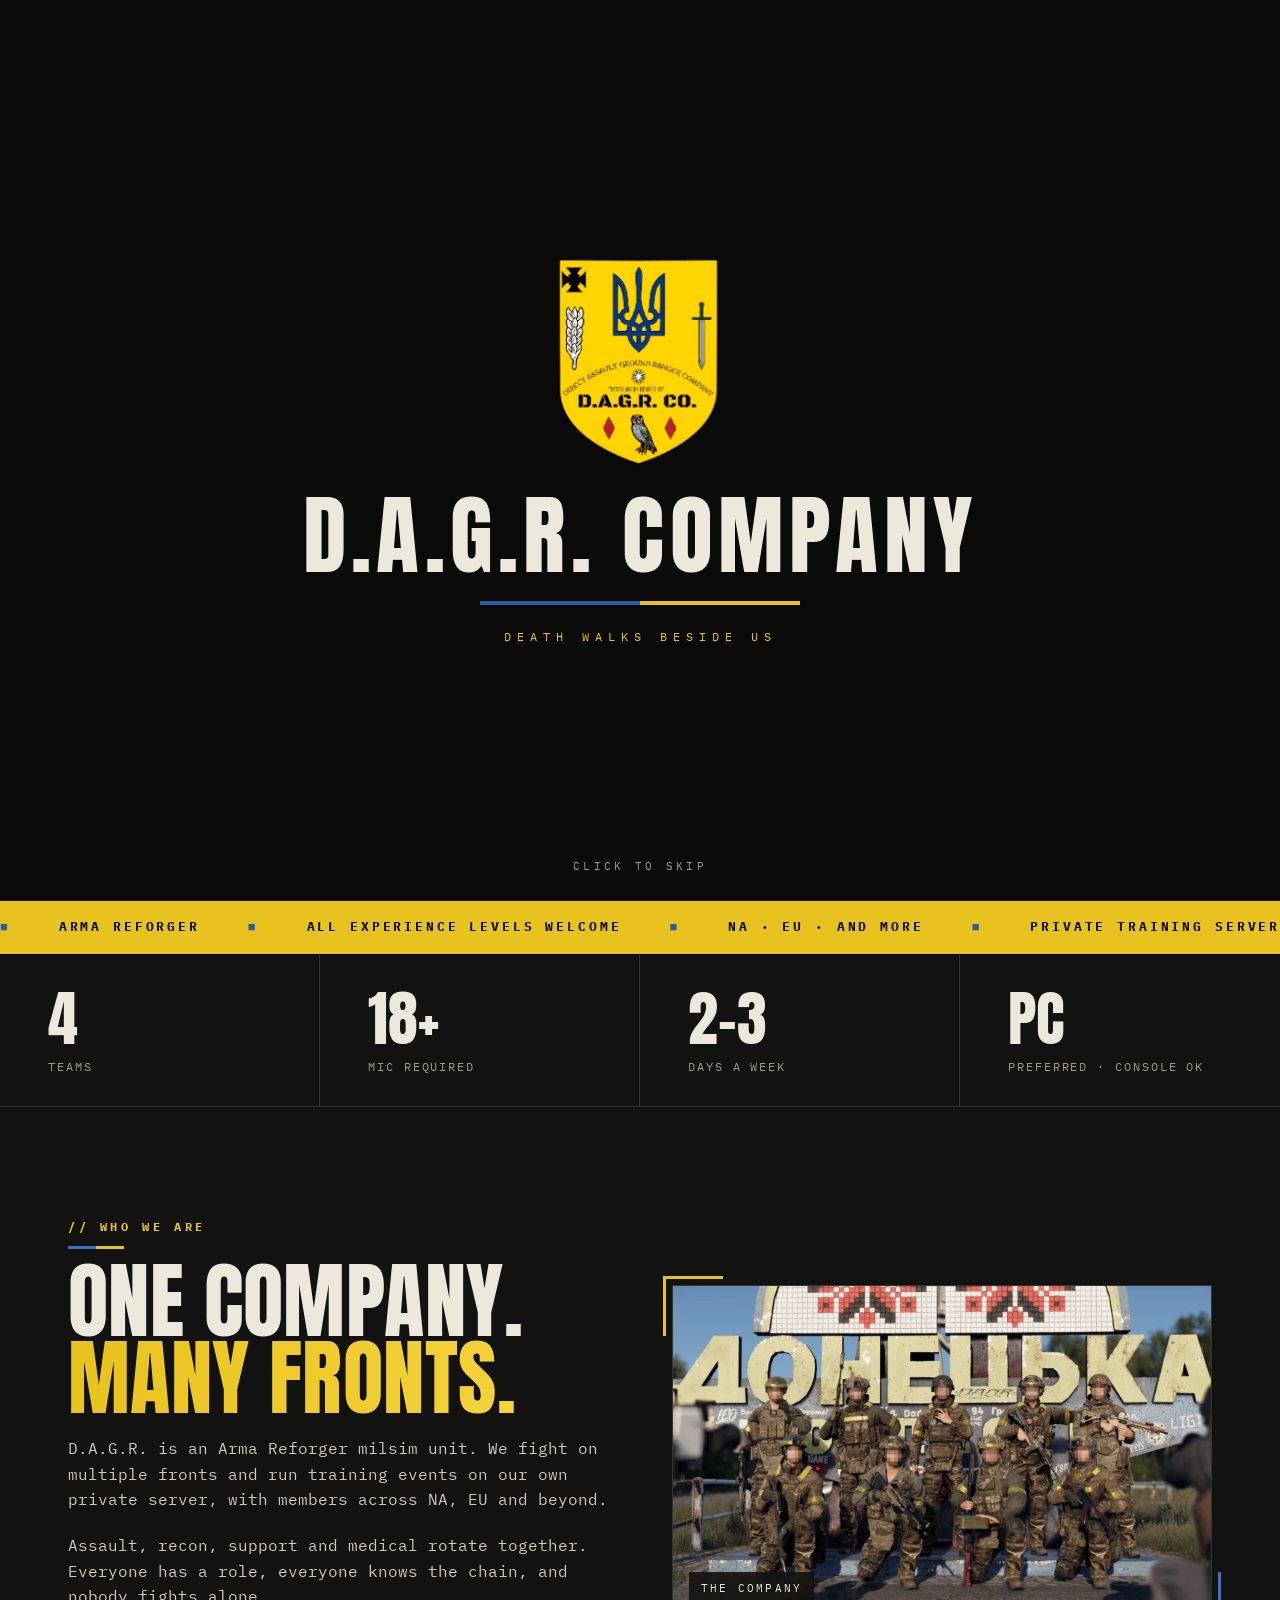
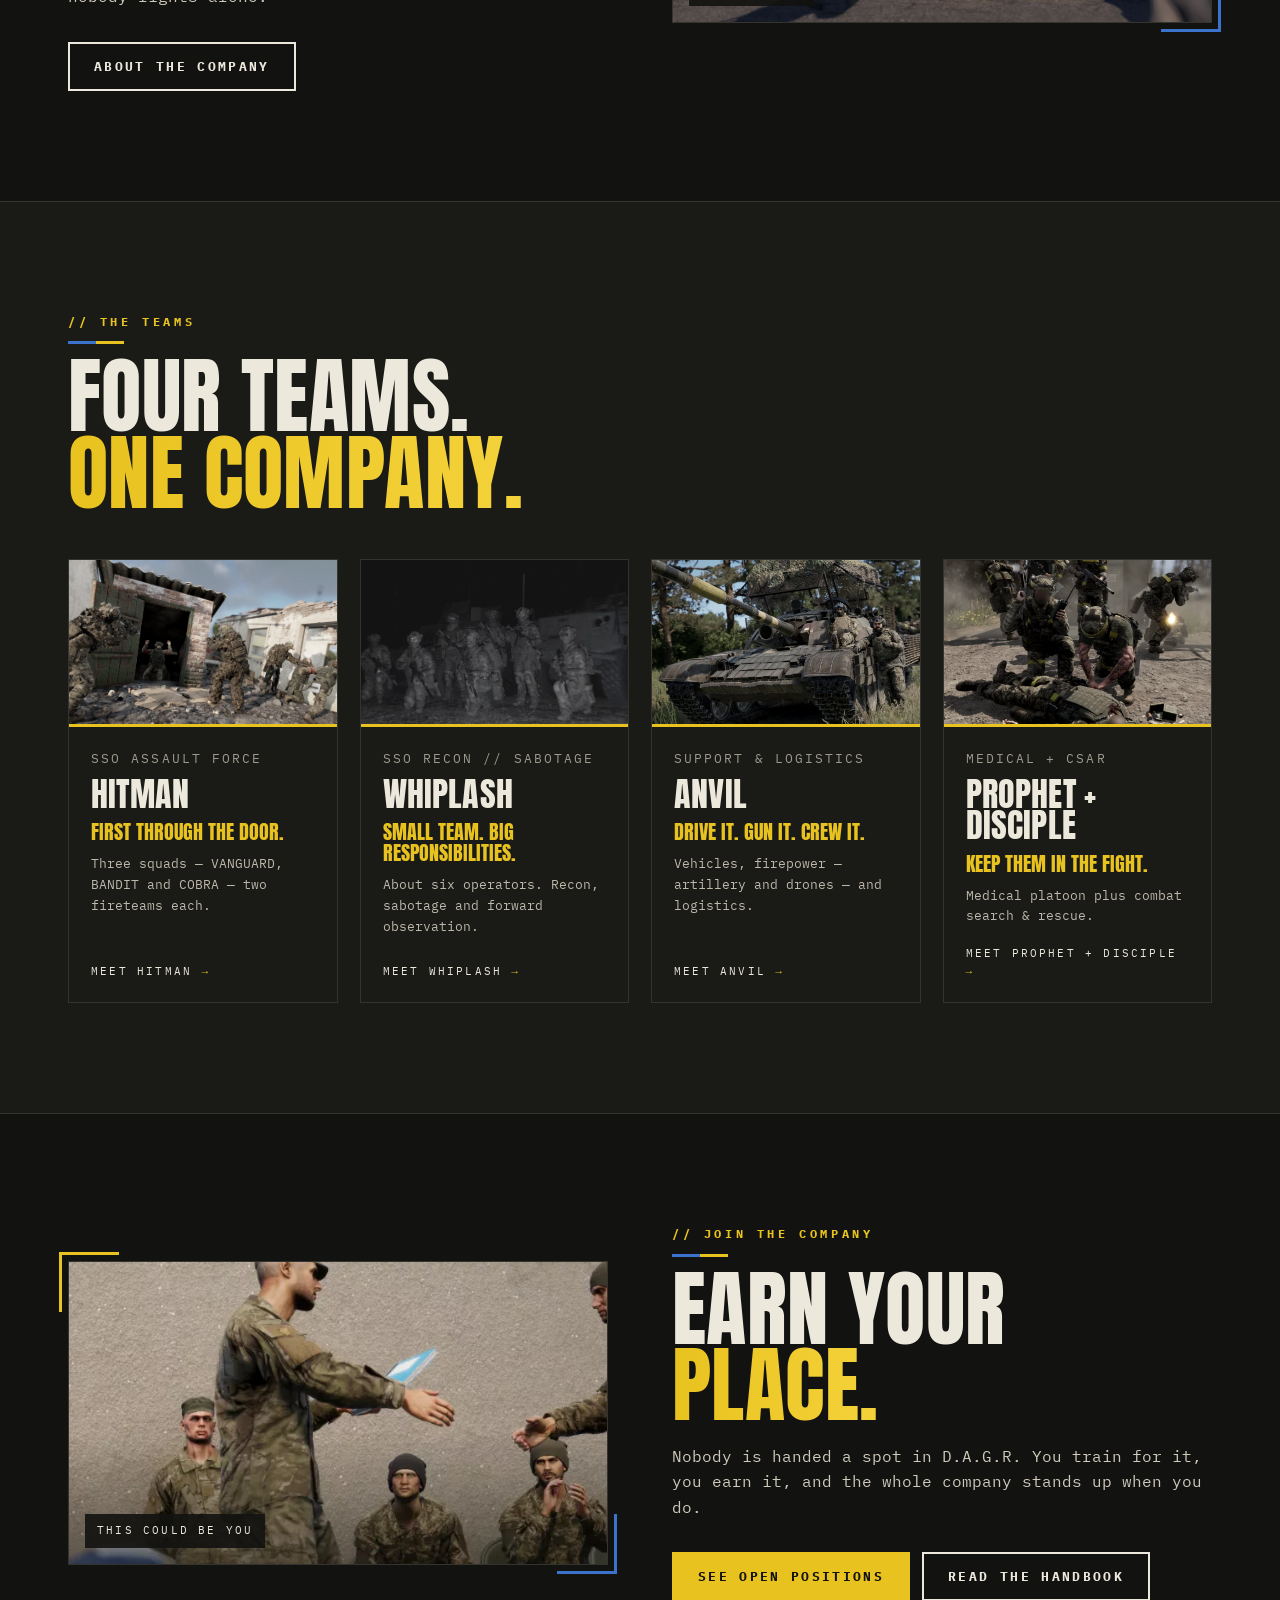
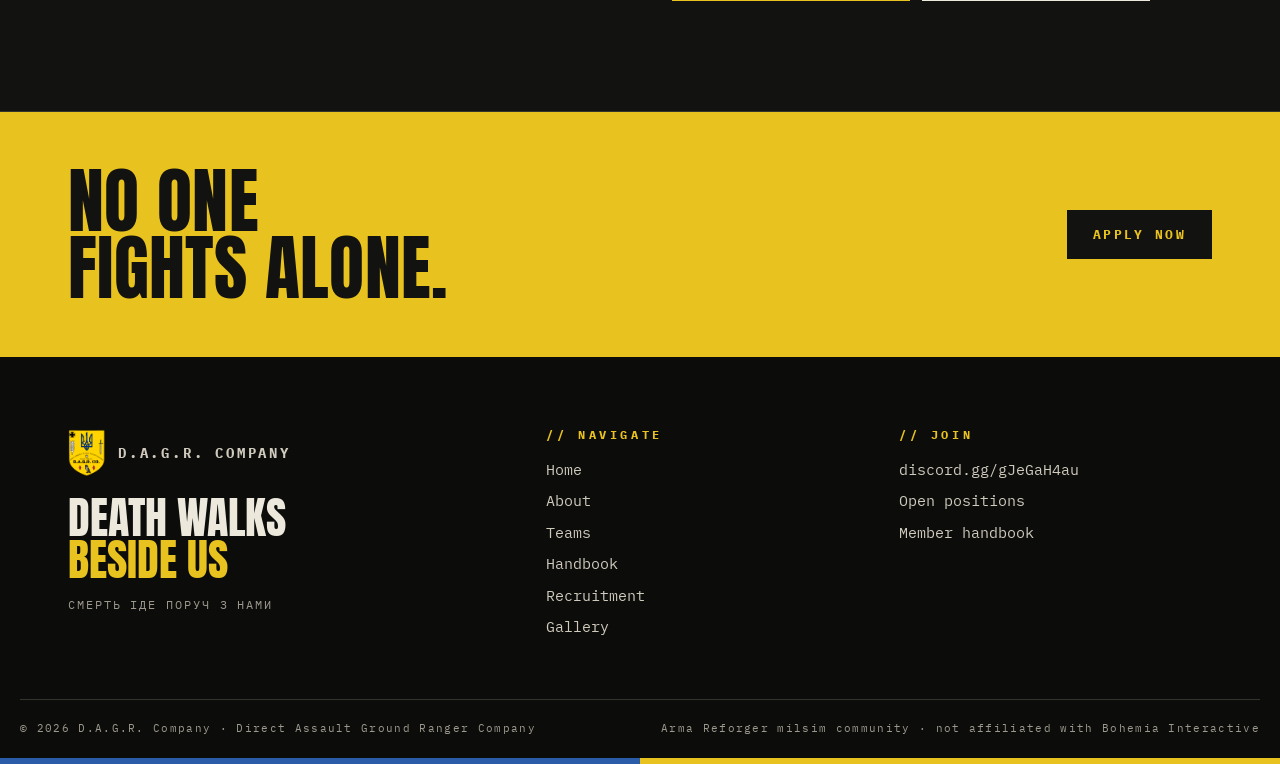
==== index.html @ 3a0e8816 "Site final D.A.G.R. em inglês: 6 páginas com CSS, JS e animações - Home com animação de abertura, he" ====
<!doctype html>
<html lang="en">
<head>
<meta charset="utf-8">
<meta name="viewport" content="width=device-width, initial-scale=1">
<title>D.A.G.R. Company — Arma Reforger Milsim</title>
<meta name="description" content="D.A.G.R. — Direct Assault Ground Ranger Company. An Arma Reforger milsim unit. Death walks beside us.">
<meta name="theme-color" content="#121210">
<meta property="og:title" content="D.A.G.R. Company — Arma Reforger Milsim">
<meta property="og:description" content="D.A.G.R. — Direct Assault Ground Ranger Company. An Arma Reforger milsim unit. Death walks beside us.">
<meta property="og:image" content="imagens/cortes/hero-colina.webp">
<link rel="icon" type="image/png" href="imagens/logo-escudo.png">
<link rel="preload" href="fonts/anton-latin-400-normal.woff2" as="font" type="font/woff2" crossorigin>
<link rel="stylesheet" href="css/style.css">
</head>
<body>

<div class="intro" aria-hidden="true">
  <img src="imagens/logo-escudo.png" alt="">
  <div class="t"><span>D.A.G.R. Company</span></div>
  <div class="bar"></div>
  <div class="m">Death walks beside us</div>
  <div class="skip">Click to skip</div>
</div>
<div class="flag"></div>
<header class="site-header">
  <div class="container nav">
    <a class="brand" href="index.html" aria-label="D.A.G.R. Company — home">
      <img src="imagens/logo-escudo.png" alt="" width="38" height="48">
      <span>D.A.G.R. CO.</span>
    </a>
    <nav aria-label="Main">
      <ul class="nav-links" id="nav-links">
        <li><a href="index.html" aria-current="page">Home</a></li>
        <li><a href="about.html">About</a></li>
        <li><a href="teams.html">Teams</a></li>
        <li><a href="handbook.html">Handbook</a></li>
        <li><a href="recruitment.html">Recruitment</a></li>
        <li><a href="gallery.html">Gallery</a></li>
        <li class="mobile-join"><a class="btn" href="recruitment.html#apply">Join the company</a></li>
      </ul>
    </nav>
    <a class="btn join" href="recruitment.html#apply">Join</a>
    <button class="nav-toggle" aria-expanded="false" aria-controls="nav-links">☰ MENU</button>
  </div>
</header>
<main>

<section class="hero">
  <div class="hero-media">
    <img src="imagens/cortes/hero-colina.webp" alt="D.A.G.R. squad advancing up a hill at dusk" fetchpriority="high">
  </div>
  <div class="container hero-content stagger">
    <p class="eyebrow">// Direct Assault Ground Ranger Company</p>
    <h1>D.A.G.R.<br><span class="y">Company</span></h1>
    <p class="motto">Death walks beside us &nbsp;//&nbsp; Arma Reforger</p>
    <p class="lead">A milsim company built on real structure, real training and a team you can count on. Four teams. One fight.</p>
    <div class="btn-row">
      <a class="btn" href="recruitment.html">Apply now</a>
      <a class="btn ghost" href="teams.html">Meet the teams</a>
    </div>
  </div>
  <span class="scroll-cue" aria-hidden="true"></span>
</section>

<div class="ticker" aria-hidden="true">
  <div class="ticker-track">
    <span>Arma Reforger</span><span>All experience levels welcome</span><span>NA · EU · and more</span><span>Private training server</span><span>Death walks beside us</span>
    <span>Arma Reforger</span><span>All experience levels welcome</span><span>NA · EU · and more</span><span>Private training server</span><span>Death walks beside us</span>
  </div>
</div>

<div class="stats">
  <div class="stat"><div class="n" data-count="4">4</div><div class="l caps muted">Teams</div></div>
  <div class="stat"><div class="n" data-count="18" data-suffix="+">18+</div><div class="l caps muted">Mic required</div></div>
  <div class="stat"><div class="n">2–3</div><div class="l caps muted">Days a week</div></div>
  <div class="stat"><div class="n">PC</div><div class="l caps muted">Preferred · console OK</div></div>
</div>

<section class="section">
  <div class="container split">
    <div class="reveal">
      <p class="eyebrow">// Who we are</p>
      <h2>One company.<br><span class="y">Many fronts.</span></h2>
      <p class="lead">D.A.G.R. is an Arma Reforger milsim unit. We fight on multiple fronts and run training events on our own private server, with members across NA, EU and beyond.</p>
      <p class="lead">Assault, recon, support and medical rotate together. Everyone has a role, everyone knows the chain, and nobody fights alone.</p>
      <div class="btn-row"><a class="btn ghost" href="about.html">About the company</a></div>
    </div>
    <div class="frame reveal" style="aspect-ratio:16/10">
      <img src="imagens/foto-grupo-donetsk.webp" alt="D.A.G.R. members posing for a group photo" loading="lazy">
      <span class="caption">The company</span>
    </div>
  </div>
</section>

<section class="section alt">
  <div class="container">
    <div class="section-head reveal">
      <p class="eyebrow">// The teams</p>
      <h2>Four teams.<br><span class="y">One company.</span></h2>
    </div>

    <div class="grid g4">
      <a class="team-card reveal" href="teams.html#hitman">
        <div class="img"><img src="imagens/cortes/team-hitman.webp" alt="HITMAN operators clearing a building" loading="lazy"></div>
        <div class="body">
          <p class="caps role">SSO Assault Force</p>
          <h3>Hitman</h3>
          <p class="motto">First through the door.</p>
          <p>Three squads — VANGUARD, BANDIT and COBRA — two fireteams each.</p>
          <span class="more">Meet Hitman</span>
        </div>
      </a>
      <a class="team-card reveal" href="teams.html#whiplash">
        <div class="img"><img src="imagens/cortes/team-whiplash.webp" alt="WHIPLASH recon team staging at night" loading="lazy"></div>
        <div class="body">
          <p class="caps role">SSO Recon // Sabotage</p>
          <h3>Whiplash</h3>
          <p class="motto">Small team. Big responsibilities.</p>
          <p>About six operators. Recon, sabotage and forward observation.</p>
          <span class="more">Meet Whiplash</span>
        </div>
      </a>
      <a class="team-card reveal" href="teams.html#anvil">
        <div class="img"><img src="imagens/cortes/team-anvil-veh.webp" alt="ANVIL tank crew resting on their vehicle" loading="lazy"></div>
        <div class="body">
          <p class="caps role">Support &amp; Logistics</p>
          <h3>Anvil</h3>
          <p class="motto">Drive it. Gun it. Crew it.</p>
          <p>Vehicles, firepower — artillery and drones — and logistics.</p>
          <span class="more">Meet Anvil</span>
        </div>
      </a>
      <a class="team-card reveal" href="teams.html#prophet">
        <div class="img"><img src="imagens/cortes/team-prophet.webp" alt="Medic treating a casualty under fire" loading="lazy"></div>
        <div class="body">
          <p class="caps role">Medical + CSAR</p>
          <h3>Prophet + Disciple</h3>
          <p class="motto">Keep them in the fight.</p>
          <p>Medical platoon plus combat search &amp; rescue.</p>
          <span class="more">Meet Prophet + Disciple</span>
        </div>
      </a>
    </div>

  </div>
</section>

<section class="section">
  <div class="container split">
    <div class="frame reveal" style="aspect-ratio:16/9">
      <img src="imagens/cortes/recruit-earn.webp" alt="A new member receiving his certificate" loading="lazy">
      <span class="caption">This could be you</span>
    </div>
    <div class="reveal">
      <p class="eyebrow">// Join the company</p>
      <h2>Earn your <span class="y">place.</span></h2>
      <p class="lead">Nobody is handed a spot in D.A.G.R. You train for it, you earn it, and the whole company stands up when you do.</p>
      <div class="btn-row">
        <a class="btn" href="recruitment.html">See open positions</a>
        <a class="btn ghost" href="handbook.html">Read the handbook</a>
      </div>
    </div>
  </div>
</section>

<section class="cta-band">
  <div class="container">
    <h2>No one<br>fights alone.</h2>
    <div class="btn-row" style="margin-top:0">
      <a class="btn dark" href="recruitment.html">Apply now</a>
    </div>
  </div>
</section>
</main>

<footer class="site-footer">
  <div class="container footer-grid">
    <div>
      <a class="brand" href="index.html"><img src="imagens/logo-escudo.png" alt="" width="38" height="48"><span>D.A.G.R. COMPANY</span></a>
      <div class="motto">Death walks<br><span class="y">beside us</span></div>
      <p class="caps muted" style="margin-top:14px">Смерть іде поруч з нами</p>
    </div>
    <div>
      <h4>// Navigate</h4>
      <ul>
          <li><a href="index.html">Home</a></li>
          <li><a href="about.html">About</a></li>
          <li><a href="teams.html">Teams</a></li>
          <li><a href="handbook.html">Handbook</a></li>
          <li><a href="recruitment.html">Recruitment</a></li>
          <li><a href="gallery.html">Gallery</a></li>
      </ul>
    </div>
    <div>
      <h4>// Join</h4>
      <ul>
        <li><a href="https://discord.gg/gJeGaH4au" target="_blank" rel="noopener">discord.gg/gJeGaH4au</a></li>
        <li><a href="recruitment.html#positions">Open positions</a></li>
        <li><a href="handbook.html">Member handbook</a></li>
      </ul>
    </div>
  </div>
  <div class="container footer-bottom">
    <span>© <span data-year>2026</span> D.A.G.R. Company · Direct Assault Ground Ranger Company</span>
    <span>Arma Reforger milsim community · not affiliated with Bohemia Interactive</span>
  </div>
  <div class="flag"></div>
</footer>

<script src="js/main.js"></script>
</body>
</html>
---- css/style.css ----
/* =========================================================
   D.A.G.R. COMPANY — estilo principal
   Cores: azul + amarelo (identidade do grupo) sobre fundo escuro
   ========================================================= */

/* fontes locais (SIL Open Font License) */
@font-face { font-family: "Anton"; src: url("../fonts/anton-latin-400-normal.woff2") format("woff2"); font-weight: 400; font-display: swap; }
@font-face { font-family: "IBM Plex Mono"; src: url("../fonts/ibm-plex-mono-latin-400-normal.woff2") format("woff2"); font-weight: 400; font-display: swap; }
@font-face { font-family: "IBM Plex Mono"; src: url("../fonts/ibm-plex-mono-latin-700-normal.woff2") format("woff2"); font-weight: 700; font-display: swap; }
@font-face { font-family: "IBM Plex Mono"; src: url("../fonts/ibm-plex-mono-cyrillic-400-normal.woff2") format("woff2"); font-weight: 400; font-display: swap; unicode-range: U+0400-045F, U+0490-0491, U+04B0-04B1, U+2116; }
@font-face { font-family: "IBM Plex Mono"; src: url("../fonts/ibm-plex-mono-cyrillic-700-normal.woff2") format("woff2"); font-weight: 700; font-display: swap; unicode-range: U+0400-045F, U+0490-0491, U+04B0-04B1, U+2116; }

:root {
  --bg: #121210;
  --bg-2: #1a1a17;
  --bg-3: #23231f;
  --paper: #ece8dc;
  --paper-2: #f2efe6;
  --text: #ece8dc;
  --mute: #9d998d;
  --line: #34332e;
  --yellow: #e8c21e;
  --yellow-2: #f4d23a;
  --blue: #2a5caa;
  --blue-2: #3b73cc;
  --red: #b3261e;

  --display: "Anton", "Impact", "Arial Narrow", sans-serif;
  --mono: "IBM Plex Mono", ui-monospace, "SFMono-Regular", Menlo, monospace;

  --max: 1240px;
  --gutter: 48px;
  --nav-h: 72px;
}

*, *::before, *::after { box-sizing: border-box; }
html { scroll-behavior: smooth; -webkit-text-size-adjust: 100%; }
html { overflow-x: clip; }
body {
  margin: 0;
  background: var(--bg);
  color: var(--text);
  font: 15px/1.6 var(--mono);
  overflow-x: hidden;
}
img { max-width: 100%; display: block; }
a { color: inherit; }
::selection { background: var(--yellow); color: var(--bg); }

/* grão de filme por cima de tudo (como nas imagens do grupo) */
body::after {
  content: "";
  position: fixed; inset: 0;
  pointer-events: none;
  z-index: 100;
  opacity: .07;
  background-image: url("data:image/svg+xml,%3Csvg xmlns='http://www.w3.org/2000/svg' width='160' height='160'%3E%3Cfilter id='n'%3E%3CfeTurbulence type='fractalNoise' baseFrequency='.9' numOctaves='2' stitchTiles='stitch'/%3E%3C/filter%3E%3Crect width='100%25' height='100%25' filter='url(%23n)'/%3E%3C/svg%3E");
}

.container { max-width: var(--max); margin: 0 auto; padding: 0 var(--gutter); }
.flag { height: 6px; background: linear-gradient(90deg, var(--blue) 50%, var(--yellow) 50%); }

/* ---------- tipografia ---------- */
h1, h2, h3, h4 {
  font-family: var(--display);
  font-weight: 400;
  text-transform: uppercase;
  line-height: .92;
  letter-spacing: .005em;
  margin: 0;
}
h1 { font-size: clamp(56px, 11vw, 148px); }
h2 { font-size: clamp(42px, 6.5vw, 84px); }
h3 { font-size: clamp(26px, 3vw, 34px); }
.y { color: var(--yellow); }
.b { color: var(--blue-2); }

.eyebrow {
  font-size: 12px;
  font-weight: 700;
  letter-spacing: .3em;
  text-transform: uppercase;
  color: var(--yellow);
  margin: 0 0 14px;
}
.eyebrow.blue { color: var(--blue-2); }
.caps { text-transform: uppercase; letter-spacing: .16em; font-size: 12px; }
.muted { color: var(--mute); }
.lead { max-width: 62ch; color: #cfcabc; font-size: 16px; margin: 20px 0 0; }

/* ---------- botões ---------- */
.btn {
  display: inline-flex; align-items: center; gap: 10px;
  font: 700 13px/1 var(--mono);
  letter-spacing: .18em;
  text-transform: uppercase;
  text-decoration: none;
  padding: 16px 24px;
  border: 2px solid var(--yellow);
  background: var(--yellow);
  color: var(--bg);
  cursor: pointer;
  transition: background .2s, color .2s, transform .2s;
}
.btn:hover { background: var(--yellow-2); transform: translateY(-2px); }
.btn.ghost { background: transparent; color: var(--text); border-color: var(--text); }
.btn.ghost:hover { background: var(--text); color: var(--bg); }
.btn.dark { background: var(--bg); color: var(--yellow); border-color: var(--bg); }
.btn.dark:hover { background: #000; }
.btn-row { display: flex; flex-wrap: wrap; gap: 12px; margin-top: 32px; }
:focus-visible { outline: 3px solid var(--blue-2); outline-offset: 3px; }

/* ---------- navegação ---------- */
.site-header {
  position: sticky; top: 0; z-index: 50;
  background: rgba(18, 18, 16, .92);
  backdrop-filter: blur(8px);
  border-bottom: 1px solid var(--line);
}
.nav { display: flex; align-items: center; justify-content: space-between; gap: 24px; height: var(--nav-h); }
.brand { display: flex; align-items: center; gap: 12px; text-decoration: none; font-weight: 700; letter-spacing: .2em; font-size: 14px; }
.brand img { width: 38px; height: auto; }
.nav-links { display: flex; gap: 26px; list-style: none; margin: 0; padding: 0; }
.nav-links a {
  text-decoration: none; font-size: 12px; letter-spacing: .16em; text-transform: uppercase;
  color: #cfcabc; padding: 6px 0; border-bottom: 2px solid transparent; transition: color .2s, border-color .2s;
}
.nav-links a:hover { color: var(--text); }
.nav-links a[aria-current="page"] { color: var(--yellow); border-bottom-color: var(--yellow); }
.nav .btn { padding: 11px 18px; }
.nav-toggle {
  display: none; background: none; border: 2px solid var(--text); color: var(--text);
  font: 700 12px var(--mono); letter-spacing: .16em; padding: 9px 12px; cursor: pointer;
}

/* ---------- secções ---------- */
.section { padding: 110px 0; border-bottom: 1px solid var(--line); }
.section.tight { padding: 72px 0; }
.section.alt { background: var(--bg-2); }
.section-head { margin-bottom: 48px; }

/* ---------- hero (home) ---------- */
.hero {
  position: relative;
  min-height: calc(100svh - var(--nav-h) - 6px);
  display: flex; align-items: flex-end;
  overflow: hidden;
}
.hero-media { position: absolute; inset: 0; }
.hero-media img, .hero-media video { width: 100%; height: 100%; object-fit: cover; object-position: 60% 40%; }
.hero-media::after {
  content: ""; position: absolute; inset: 0;
  background:
    linear-gradient(90deg, rgba(18,18,16,.95) 0%, rgba(18,18,16,.75) 38%, rgba(18,18,16,.1) 75%),
    linear-gradient(0deg, rgba(18,18,16,1) 0%, rgba(18,18,16,0) 40%);
}
.hero-content { position: relative; padding-top: 120px; padding-bottom: 72px; width: 100%; }
.hero h1 { margin-top: 6px; }
.hero .motto { margin-top: 22px; font-size: 13px; letter-spacing: .3em; text-transform: uppercase; }

.ticker { background: var(--yellow); color: var(--bg); overflow: hidden; white-space: nowrap; border-bottom: 1px solid #000; }
.ticker-track { display: inline-flex; gap: 48px; padding: 16px 0; animation: ticker 38s linear infinite; }
.ticker span { font-weight: 700; font-size: 13px; letter-spacing: .22em; text-transform: uppercase; }
.ticker span::before { content: "■"; margin-right: 48px; color: var(--blue); }
@keyframes ticker { to { transform: translateX(-50%); } }

/* ---------- page header (páginas internas) ---------- */
.page-hero { position: relative; padding: 120px 0 72px; overflow: hidden; border-bottom: 1px solid var(--line); }
.page-hero .bg { position: absolute; inset: 0; }
.page-hero .bg img { width: 100%; height: 100%; object-fit: cover; opacity: .35; }
.page-hero .bg::after { content: ""; position: absolute; inset: 0; background: linear-gradient(0deg, var(--bg) 0%, rgba(18,18,16,.4) 100%); }
.page-hero .container { position: relative; }

/* ---------- números ---------- */
.stats { display: grid; grid-template-columns: repeat(4, 1fr); border-bottom: 1px solid var(--line); }
.stat { padding: 34px var(--gutter) 30px; border-right: 1px solid var(--line); }
.stat:last-child { border-right: 0; }
.stat .n { font-family: var(--display); font-size: clamp(40px, 5vw, 60px); line-height: 1; color: var(--text); }
.stat .l { margin-top: 8px; }

/* ---------- grelhas ---------- */
.grid { display: grid; gap: 22px; }
.g2 { grid-template-columns: repeat(2, 1fr); }
.g3 { grid-template-columns: repeat(3, 1fr); }
.g4 { grid-template-columns: repeat(4, 1fr); }
.g5 { grid-template-columns: repeat(5, 1fr); }

.split { display: grid; grid-template-columns: 1fr 1fr; gap: 64px; align-items: center; }
.split.top { align-items: start; }

.frame { position: relative; border: 1px solid var(--line); }
.frame img { width: 100%; height: 100%; object-fit: cover; }
.frame::before { content: ""; position: absolute; top: -10px; left: -10px; width: 60px; height: 60px; border-top: 3px solid var(--yellow); border-left: 3px solid var(--yellow); }
.frame::after { content: ""; position: absolute; bottom: -10px; right: -10px; width: 60px; height: 60px; border-bottom: 3px solid var(--blue-2); border-right: 3px solid var(--blue-2); }
.caption {
  position: absolute; left: 16px; bottom: 16px;
  background: rgba(18,18,16,.9); padding: 8px 12px;
  font-size: 11px; letter-spacing: .2em; text-transform: uppercase;
}

/* ---------- cartões de equipa ---------- */
.team-card {
  display: flex; flex-direction: column;
  background: var(--bg-2);
  border: 1px solid var(--line);
  text-decoration: none;
  transition: transform .25s, border-color .25s;
}
.team-card:hover { transform: translateY(-4px); border-color: var(--yellow); }
.team-card .img { aspect-ratio: 16 / 10; overflow: hidden; border-bottom: 3px solid var(--yellow); }
.team-card .img img { width: 100%; height: 100%; object-fit: cover; transition: transform .6s; }
.team-card:hover .img img { transform: scale(1.05); }
.team-card .body { padding: 22px; flex: 1; display: flex; flex-direction: column; }
.team-card .role { margin: 0 0 8px; color: var(--mute); }
.team-card .motto { font-family: var(--display); text-transform: uppercase; font-size: 20px; line-height: 1.05; color: var(--yellow); margin: 12px 0; }
.team-card p { margin: 0; font-size: 13px; color: #bdb8aa; }
.team-card .more { margin-top: auto; padding-top: 18px; font-size: 11px; letter-spacing: .2em; text-transform: uppercase; color: var(--text); }
.team-card .more::after { content: " →"; color: var(--yellow); }

/* página de equipas: blocos grandes alternados */
.team-block { display: grid; grid-template-columns: 1.1fr 1fr; gap: 56px; align-items: center; padding: 90px 0; border-bottom: 1px solid var(--line); scroll-margin-top: calc(var(--nav-h) + 20px); }
.team-block:nth-child(even) .team-media { order: 2; }
.team-media { aspect-ratio: 16 / 10; }
.team-block h2 { font-size: clamp(52px, 7vw, 96px); }
.team-block .tagline { font-family: var(--display); text-transform: uppercase; font-size: clamp(24px, 2.6vw, 32px); line-height: 1.05; margin: 18px 0 0; }
.facts { margin: 26px 0 0; padding: 0; list-style: none; }
.facts li { display: grid; grid-template-columns: 140px 1fr; gap: 16px; padding: 12px 0; border-top: 1px solid var(--line); font-size: 14px; }
.facts li:last-child { border-bottom: 1px solid var(--line); }
.facts .k { color: var(--mute); text-transform: uppercase; letter-spacing: .14em; font-size: 11px; padding-top: 3px; }
.pill { display: inline-block; font-size: 11px; font-weight: 700; letter-spacing: .14em; text-transform: uppercase; padding: 4px 8px; margin: 0 6px 6px 0; border: 1px solid var(--line); }
.pill.open { background: var(--yellow); color: var(--bg); border-color: var(--yellow); }
.pill.full { color: var(--mute); }

/* ---------- comando ---------- */
.cmd-card { background: var(--bg-2); border: 1px solid var(--line); border-top: 3px solid var(--blue-2); padding: 24px; }
.cmd-card.lead-card { border-top-color: var(--yellow); }
.cmd-card h3 { font-size: 36px; }
.cmd-card .caps { margin-top: 10px; color: var(--mute); }
.cmd-card p { font-size: 13px; color: #bdb8aa; margin: 14px 0 0; }

/* ---------- fundador ---------- */
.founder { display: grid; grid-template-columns: 300px 1fr; gap: 48px; align-items: center; }
.founder-badge {
  aspect-ratio: 4 / 5; background: var(--bg-3); border: 1px solid var(--line);
  display: flex; align-items: center; justify-content: center; position: relative; overflow: hidden;
}
.founder-badge img { width: 62%; filter: drop-shadow(0 12px 30px rgba(0,0,0,.6)); }
.founder-badge .cs { position: absolute; bottom: 0; left: 0; right: 0; background: var(--yellow); color: var(--bg); text-align: center; font-weight: 700; letter-spacing: .3em; padding: 10px; font-size: 13px; }
blockquote.quote {
  margin: 28px 0 0; padding: 0 0 0 22px; border-left: 4px solid var(--yellow);
  font-family: var(--display); font-size: clamp(28px, 3.2vw, 42px); line-height: 1.02; text-transform: uppercase;
}
blockquote.quote cite { display: block; margin-top: 12px; font: 12px var(--mono); letter-spacing: .2em; color: var(--mute); font-style: normal; }

/* ---------- caminho / progressão ---------- */
.path { display: grid; grid-template-columns: repeat(5, 1fr); gap: 0; counter-reset: step; }
.path-step { position: relative; padding: 28px 20px 24px; border: 1px solid var(--line); border-right: 0; background: var(--bg-2); }
.path-step:last-child { border-right: 1px solid var(--line); }
.path-step .ico { font-size: 22px; color: var(--blue-2); }
.path-step b { display: block; margin: 12px 0 6px; letter-spacing: .18em; font-size: 14px; }
.path-step span { font-size: 13px; color: var(--mute); }
.path-step::after {
  content: ""; position: absolute; top: 50%; right: -9px; width: 16px; height: 16px; z-index: 2;
  background: var(--bg); border-top: 2px solid var(--yellow); border-right: 2px solid var(--yellow);
  transform: translateY(-50%) rotate(45deg);
}
.path-step:last-child::after { display: none; }
.path-step.star { background: var(--yellow); color: var(--bg); border-color: var(--yellow); }
.path-step.star .ico, .path-step.star span { color: var(--bg); }

/* ---------- handbook (página clara, como o documento) ---------- */
.paper { background: var(--paper-2); color: #141412; }
.paper .eyebrow { color: #1f4f95; }
.paper .muted { color: #6b6a64; }
.paper .lead { color: #33322e; }
.paper .section { border-bottom-color: #d4d0c3; }
.req-band { background: var(--yellow); color: #141412; padding: 20px 24px; font-weight: 700; letter-spacing: .18em; text-transform: uppercase; font-size: 13px; text-align: center; }
.rules-col h3 { font-family: var(--mono); font-weight: 700; font-size: 13px; letter-spacing: .3em; color: #1f4f95; padding-bottom: 12px; border-bottom: 3px solid #1f4f95; margin-bottom: 8px; }
.rule { display: grid; grid-template-columns: 64px 1fr; gap: 14px; padding: 20px 0; border-bottom: 1px solid #d4d0c3; }
.rule .num { font-family: var(--display); font-size: 46px; line-height: .9; color: #1f4f95; }
.rule b { display: block; text-transform: uppercase; letter-spacing: .14em; font-size: 14px; }
.rule p { margin: 6px 0 0; color: #45443f; font-size: 14px; }
.big-line { margin-top: 56px; padding-top: 22px; border-top: 3px solid #141412; text-align: center; font-family: var(--display); text-transform: uppercase; font-size: clamp(38px, 6vw, 72px); line-height: 1; }
.paper .path-step { background: #fbfaf5; border-color: #d4d0c3; border-top: 3px solid #1f4f95; }
.paper .path-step:last-child { border-right-color: #d4d0c3; }
.paper .path-step::after { background: var(--paper-2); }
.paper .path-step.star { background: var(--yellow); border-color: var(--yellow); }
.paper .path-step .ico { color: #1f4f95; }
.paper .path-step.star .ico { color: #141412; }

/* ---------- recrutamento ---------- */
.recruit-hero { position: relative; min-height: 78svh; display: flex; align-items: flex-end; overflow: hidden; border-bottom: 1px solid var(--line); }
.recruit-hero .bg { position: absolute; inset: 0; }
.recruit-hero .bg img { width: 100%; height: 100%; object-fit: cover; object-position: 70% 50%; }
.recruit-hero .bg::after { content: ""; position: absolute; inset: 0; background: linear-gradient(90deg, rgba(18,18,16,.97) 0%, rgba(18,18,16,.8) 40%, rgba(18,18,16,.05) 80%), linear-gradient(0deg, var(--bg) 0%, transparent 35%); }
.recruit-hero .container { position: relative; padding-top: 120px; padding-bottom: 80px; width: 100%; }
.recruit-hero h1 { font-size: clamp(60px, 10vw, 136px); }
.tag-box { display: inline-block; background: var(--yellow); color: var(--bg); font-weight: 700; letter-spacing: .3em; font-size: 12px; padding: 10px 16px; margin-bottom: 26px; }

.filters { display: flex; flex-wrap: wrap; gap: 8px; margin-bottom: 26px; }
.filters button {
  font: 700 12px var(--mono); letter-spacing: .16em; text-transform: uppercase;
  background: transparent; color: var(--text); border: 1px solid var(--line); padding: 10px 14px; cursor: pointer;
}
.filters button[aria-pressed="true"] { background: var(--yellow); color: var(--bg); border-color: var(--yellow); }

.positions { width: 100%; border-collapse: collapse; }
.positions th { text-align: left; font-size: 11px; letter-spacing: .2em; text-transform: uppercase; color: var(--mute); font-weight: 400; padding: 12px 14px; border-bottom: 2px solid var(--text); }
.positions td { padding: 18px 14px; border-bottom: 1px solid var(--line); vertical-align: top; font-size: 14px; }
.positions td.team { font-family: var(--display); font-size: 26px; text-transform: uppercase; line-height: 1; white-space: nowrap; }
.positions td .sub { display: block; color: var(--mute); font-size: 12px; margin-top: 4px; }
.positions tr[hidden] { display: none; }
.positions tbody tr { transition: background .2s; }
.positions tbody tr:hover { background: var(--bg-2); }

.steps { display: grid; grid-template-columns: repeat(3, 1fr); gap: 28px; }
.steps > div { border-top: 3px solid var(--yellow); padding-top: 18px; }
.steps .n { font-family: var(--display); font-size: 56px; color: var(--yellow); line-height: 1; }
.steps b { display: block; letter-spacing: .3em; margin: 6px 0 10px; }
.steps p { margin: 0; color: #bdb8aa; font-size: 14px; }

.cta-box { background: var(--yellow); color: var(--bg); padding: 40px; display: grid; grid-template-columns: 1fr auto; gap: 32px; align-items: center; }
.cta-box .label { font-weight: 700; letter-spacing: .3em; font-size: 13px; text-transform: uppercase; margin: 0; }
.cta-box .link { font-weight: 700; font-size: clamp(22px, 3.4vw, 40px); margin: 10px 0; word-break: break-all; text-decoration: none; display: inline-block; }
.cta-box .link:hover { text-decoration: underline; }
.cta-box .small { font-size: 12px; letter-spacing: .2em; text-transform: uppercase; margin: 0; }
.cta-box .actions { display: flex; flex-direction: column; gap: 10px; }
.copy-btn { background: transparent; color: var(--bg); border: 2px solid var(--bg); font: 700 12px var(--mono); letter-spacing: .16em; text-transform: uppercase; padding: 12px 16px; cursor: pointer; }
.copy-btn:hover { background: var(--bg); color: var(--yellow); }

.req-list { display: grid; grid-template-columns: repeat(4, 1fr); border: 1px solid var(--line); }
.req-list > div { padding: 22px; border-right: 1px solid var(--line); }
.req-list > div:last-child { border-right: 0; }
.req-list .n { font-family: var(--display); font-size: 34px; line-height: 1; }
.req-list .l { margin-top: 6px; color: var(--mute); font-size: 12px; letter-spacing: .14em; text-transform: uppercase; }

/* ---------- galeria ---------- */
.gallery { display: grid; grid-template-columns: repeat(4, 1fr); grid-auto-rows: 220px; gap: 10px; grid-auto-flow: dense; }
.gallery button { padding: 0; border: 0; background: var(--bg-3); cursor: zoom-in; overflow: hidden; position: relative; }
.gallery img { width: 100%; height: 100%; object-fit: cover; transition: transform .6s, filter .4s; filter: saturate(.9); }
.gallery button:hover img { transform: scale(1.05); filter: saturate(1.1); }
.gallery .w2 { grid-column: span 2; }
.gallery .h2 { grid-row: span 2; }

.lightbox { position: fixed; inset: 0; z-index: 200; background: rgba(8,8,7,.96); display: none; align-items: center; justify-content: center; padding: 60px 70px; }
.lightbox.open { display: flex; }
.lightbox img { max-width: 100%; max-height: 100%; object-fit: contain; box-shadow: 0 20px 80px #000; }
.lightbox button { position: absolute; background: none; border: 2px solid var(--text); color: var(--text); font: 700 14px var(--mono); width: 48px; height: 48px; cursor: pointer; }
.lightbox button:hover { background: var(--yellow); border-color: var(--yellow); color: var(--bg); }
.lb-close { top: 16px; right: 16px; }
.lb-prev { left: 12px; top: 50%; transform: translateY(-50%); }
.lb-next { right: 12px; top: 50%; transform: translateY(-50%); }
.lb-count { position: absolute; bottom: 18px; left: 0; right: 0; text-align: center; font-size: 12px; letter-spacing: .2em; color: var(--mute); }

/* ---------- banda CTA ---------- */
.cta-band { background: var(--yellow); color: var(--bg); }
.cta-band .container { display: flex; align-items: center; justify-content: space-between; gap: 24px; flex-wrap: wrap; padding-top: 56px; padding-bottom: 56px; }
.cta-band h2 { font-size: clamp(40px, 6vw, 72px); }

/* ---------- rodapé ---------- */
.site-footer { background: #0c0c0b; padding: 72px 0 0; }
.footer-grid { display: grid; grid-template-columns: 1.4fr 1fr 1fr; gap: 40px; padding-bottom: 56px; }
.footer-grid .motto { font-family: var(--display); font-size: 44px; line-height: .95; text-transform: uppercase; margin-top: 20px; }
.footer-grid ul { list-style: none; margin: 0; padding: 0; line-height: 2.1; }
.footer-grid a { text-decoration: none; color: #cfcabc; }
.footer-grid a:hover { color: var(--yellow); }
.footer-grid h4 { font-family: var(--mono); font-weight: 700; font-size: 12px; letter-spacing: .3em; color: var(--yellow); margin-bottom: 14px; }
.footer-bottom { border-top: 1px solid var(--line); padding: 20px 0; font-size: 11px; color: var(--mute); letter-spacing: .12em; display: flex; justify-content: space-between; gap: 12px; flex-wrap: wrap; }

/* ---------- intro (animação de abertura) ---------- */
.intro {
  position: fixed; inset: 0; z-index: 300; background: #0a0a09;
  display: flex; flex-direction: column; align-items: center; justify-content: center; gap: 22px;
  cursor: pointer; transition: opacity .7s ease, visibility .7s;
}
.intro.done { opacity: 0; visibility: hidden; }
.intro img { width: min(34vw, 170px); opacity: 0; transform: scale(.85); animation: introLogo 1s .2s ease forwards; }
.intro .t { font-family: var(--display); font-size: clamp(40px, 8vw, 88px); text-transform: uppercase; letter-spacing: .06em; line-height: 1; overflow: hidden; }
.intro .t span { display: inline-block; transform: translateY(110%); animation: introUp .7s 1s cubic-bezier(.2,.8,.2,1) forwards; }
.intro .m { font-size: 12px; letter-spacing: .5em; text-transform: uppercase; color: var(--yellow); opacity: 0; animation: introFade .8s 1.6s forwards; }
.intro .bar { width: min(60vw, 320px); height: 4px; background: linear-gradient(90deg, var(--blue) 50%, var(--yellow) 50%); transform: scaleX(0); animation: introBar 1.2s 1.1s ease forwards; }
.intro .skip { position: absolute; bottom: 24px; font-size: 11px; letter-spacing: .3em; color: var(--mute); text-transform: uppercase; }
@keyframes introLogo { to { opacity: 1; transform: none; } }
@keyframes introUp { to { transform: none; } }
@keyframes introFade { to { opacity: 1; } }
@keyframes introBar { to { transform: scaleX(1); } }

/* ---------- revelar ao fazer scroll ---------- */
.js .reveal { opacity: 0; transform: translateY(28px); transition: opacity .8s ease, transform .8s ease; }
.js .reveal.in { opacity: 1; transform: none; }

@media (prefers-reduced-motion: reduce) {
  *, *::before, *::after { animation-duration: .01ms !important; animation-iteration-count: 1 !important; transition-duration: .01ms !important; scroll-behavior: auto !important; }
  .js .reveal { opacity: 1; transform: none; }
  .intro { display: none; }
}

/* ---------- responsivo ---------- */
@media (max-width: 1080px) {
  .g4 { grid-template-columns: repeat(2, 1fr); }
  .nav-links { gap: 18px; }
}
@media (max-width: 900px) {
  :root { --gutter: 16px; --nav-h: 64px; }
  .section { padding: 72px 0; }
  .nav-toggle { display: inline-block; }
  .nav .btn.join { display: none; }
  .nav-links {
    position: fixed; top: calc(var(--nav-h) + 6px); left: 0; right: 0; bottom: 0;
    background: var(--bg); flex-direction: column; gap: 0; padding: 20px var(--gutter); overflow-y: auto;
    opacity: 0; transform: translateY(-12px); visibility: hidden; pointer-events: none;
    transition: opacity .3s ease, transform .3s ease, visibility .3s;
  }
  .nav-links.open { opacity: 1; transform: none; visibility: visible; pointer-events: auto; }
  .nav-links.open li { animation: rise .5s cubic-bezier(.2,.8,.2,1) both; }
  .nav-links.open li:nth-child(2) { animation-delay: .05s; } .nav-links.open li:nth-child(3) { animation-delay: .1s; }
  .nav-links.open li:nth-child(4) { animation-delay: .15s; } .nav-links.open li:nth-child(5) { animation-delay: .2s; }
  .nav-links.open li:nth-child(6) { animation-delay: .25s; } .nav-links.open li:nth-child(7) { animation-delay: .3s; }
  .site-header { backdrop-filter: none; background: var(--bg); }
  .nav-links a { display: block; font-family: var(--display); font-size: 40px; letter-spacing: .02em; padding: 12px 0; border-bottom: 1px solid var(--line); }
  .nav-links .mobile-join { display: block; margin-top: 24px; }
  .split, .founder, .team-block { grid-template-columns: 1fr; gap: 36px; }
  .team-block { padding: 64px 0; }
  .team-block:nth-child(even) .team-media { order: 0; }
  .founder-badge { max-width: 300px; }
  .stats, .req-list { grid-template-columns: 1fr 1fr; }
  .stat:nth-child(2), .req-list > div:nth-child(2) { border-right: 0; }
  .stat:nth-child(-n+2), .req-list > div:nth-child(-n+2) { border-bottom: 1px solid var(--line); }
  .g3, .g5 { grid-template-columns: 1fr 1fr; }
  .path { grid-template-columns: 1fr; }
  .path-step { border-right: 1px solid var(--line); border-bottom: 0; }
  .path-step:last-child { border-bottom: 1px solid var(--line); }
  .path-step::after { top: auto; bottom: -9px; right: auto; left: 50%; transform: translateX(-50%) rotate(135deg); }
  .steps { grid-template-columns: 1fr; }
  .cta-box { grid-template-columns: 1fr; padding: 28px 20px; }
  .gallery { grid-template-columns: 1fr 1fr; grid-auto-rows: 160px; }
  .footer-grid { grid-template-columns: 1fr; }
  .positions thead { display: none; }
  .positions, .positions tbody, .positions tr, .positions td { display: block; width: 100%; }
  .positions tr { padding: 16px 0; border-bottom: 1px solid var(--line); }
  .positions td { border: 0; padding: 4px 0; }
  .positions td[data-label]::before { content: attr(data-label); display: block; font-size: 10px; letter-spacing: .2em; text-transform: uppercase; color: var(--mute); }
  .hero-media::after { background: linear-gradient(0deg, rgba(18,18,16,1) 10%, rgba(18,18,16,.55) 60%, rgba(18,18,16,.2) 100%); }
  .recruit-hero .bg::after { background: linear-gradient(0deg, rgba(18,18,16,1) 15%, rgba(18,18,16,.6) 70%, rgba(18,18,16,.3) 100%); }
  .lightbox { padding: 60px 8px; }
  .lb-prev, .lb-next { top: auto; bottom: 8px; transform: none; }
  .lb-prev { left: 16px; } .lb-next { right: 16px; }
}
@media (min-width: 901px) { .nav-links .mobile-join { display: none; } }
@media (max-width: 560px) {
  .g2, .g3, .g4, .g5 { grid-template-columns: 1fr; }
  .gallery .w2 { grid-column: span 2; }
  .facts li { grid-template-columns: 1fr; gap: 4px; }
}

/* =========================================================
   ANIMAÇÕES EXTRA
   ========================================================= */

/* barra de progresso do scroll (azul → amarelo) */
.scroll-progress {
  position: fixed; top: 0; left: 0; right: 0; height: 3px; z-index: 60;
  background: linear-gradient(90deg, var(--blue-2), var(--yellow));
  transform-origin: 0 50%; transform: scaleX(0);
}

/* zoom lento nas fotos de topo */
.hero-media img, .page-hero .bg img, .recruit-hero .bg img {
  animation: kenburns 22s ease-out both;
  will-change: transform;
}
@keyframes kenburns { from { transform: scale(1.14); } to { transform: scale(1); } }

/* entrada escalonada dos textos do topo */
.js .stagger > * { opacity: 0; transform: translateY(34px); }
.js .stagger.go > * { animation: rise .9s cubic-bezier(.2,.8,.2,1) forwards; }
.js .stagger.go > *:nth-child(1) { animation-delay: .05s; }
.js .stagger.go > *:nth-child(2) { animation-delay: .18s; }
.js .stagger.go > *:nth-child(3) { animation-delay: .32s; }
.js .stagger.go > *:nth-child(4) { animation-delay: .46s; }
.js .stagger.go > *:nth-child(5) { animation-delay: .6s; }
.js .stagger.go > *:nth-child(6) { animation-delay: .74s; }
@keyframes rise { to { opacity: 1; transform: none; } }

/* palavra do título a "varrer" em amarelo */
h1 .y, h2 .y { background: linear-gradient(90deg, var(--yellow), var(--yellow-2), var(--yellow)); background-size: 200% 100%; -webkit-background-clip: text; background-clip: text; color: transparent; animation: shimmer 6s linear infinite; }
.paper h2 .y { background: none; color: #b8980a; animation: none; }
@keyframes shimmer { to { background-position: -200% 0; } }

/* barra que se desenha por baixo do eyebrow */
.js .reveal .eyebrow::after, .js .section-head .eyebrow::after {
  content: ""; display: block; width: 56px; height: 3px; margin-top: 10px;
  background: linear-gradient(90deg, var(--blue-2) 50%, var(--yellow) 50%);
  transform: scaleX(0); transform-origin: 0 50%; transition: transform .9s .3s cubic-bezier(.2,.8,.2,1);
}
.js .reveal.in .eyebrow::after, .js .section-head.in .eyebrow::after { transform: scaleX(1); }
.paper .reveal .eyebrow::after, .paper .section-head .eyebrow::after { background: #1f4f95; }

/* brilho a passar nos botões */
.btn { position: relative; overflow: hidden; }
.btn::after {
  content: ""; position: absolute; top: 0; bottom: 0; left: -80%; width: 50%;
  background: linear-gradient(100deg, transparent, rgba(255,255,255,.45), transparent);
  transform: skewX(-20deg); transition: left .6s ease;
}
.btn:hover::after { left: 130%; }
.btn.ghost::after { background: linear-gradient(100deg, transparent, rgba(232,194,30,.35), transparent); }

/* botão principal do topo a pulsar ligeiramente */
.hero .btn:not(.ghost), .recruit-hero .btn:not(.ghost) { animation: pulse 2.6s 2.5s ease-in-out infinite; }
@keyframes pulse { 0%, 100% { box-shadow: 0 0 0 0 rgba(232,194,30,.55); } 60% { box-shadow: 0 0 0 14px rgba(232,194,30,0); } }

/* indicador de scroll no topo da home */
.scroll-cue { position: absolute; left: 50%; bottom: 22px; transform: translateX(-50%); width: 24px; height: 38px; border: 2px solid rgba(236,232,220,.6); border-radius: 14px; }
.scroll-cue::after { content: ""; position: absolute; left: 50%; top: 7px; width: 4px; height: 8px; margin-left: -2px; background: var(--yellow); border-radius: 2px; animation: cue 1.8s ease-in-out infinite; }
@keyframes cue { 0% { opacity: 0; transform: translateY(0); } 30% { opacity: 1; } 100% { opacity: 0; transform: translateY(14px); } }

/* cartões: linha amarela a crescer + imagem a ganhar cor */
.team-card .img img { filter: grayscale(.35) contrast(1.05); }
.team-card:hover .img img { filter: none; }
.cmd-card { transition: transform .25s, border-color .25s, background .25s; }
.cmd-card:hover { transform: translateY(-4px); background: var(--bg-3); }
.path-step { transition: transform .25s; }
.path-step:hover { transform: translateY(-6px); }
.rule { transition: background .25s, padding-left .25s; }
.rule:hover { background: rgba(31,79,149,.06); padding-left: 8px; }
.positions tbody tr { transition: background .2s, transform .2s; }
.positions tbody tr:hover { transform: translateX(6px); }

/* moldura: cantos a entrar */
.js .frame.reveal::before, .js .frame.reveal::after { opacity: 0; transition: opacity .6s .4s, transform .8s .4s cubic-bezier(.2,.8,.2,1); }
.js .frame.reveal::before { transform: scale(.3); transform-origin: 0 0; }
.js .frame.reveal::after { transform: scale(.3); transform-origin: 100% 100%; }
.js .frame.reveal.in::before, .js .frame.reveal.in::after { opacity: 1; transform: none; }

/* galeria: fotos a aparecer em cascata */
.js .gallery button { opacity: 0; transform: scale(.94); transition: opacity .7s ease, transform .7s ease; }
.js .gallery button.in { opacity: 1; transform: none; }
.lightbox.open img { animation: lbIn .35s ease; }
@keyframes lbIn { from { opacity: 0; transform: scale(.96); } to { opacity: 1; transform: none; } }

/* pills "open" a piscar suavemente */
.pill.open { animation: blink 3s ease-in-out infinite; }
@keyframes blink { 50% { box-shadow: 0 0 0 3px rgba(232,194,30,.25); } }

@media (prefers-reduced-motion: reduce) {
  .js .stagger > *, .js .gallery button { opacity: 1 !important; transform: none !important; }
  .scroll-progress { display: none; }
}
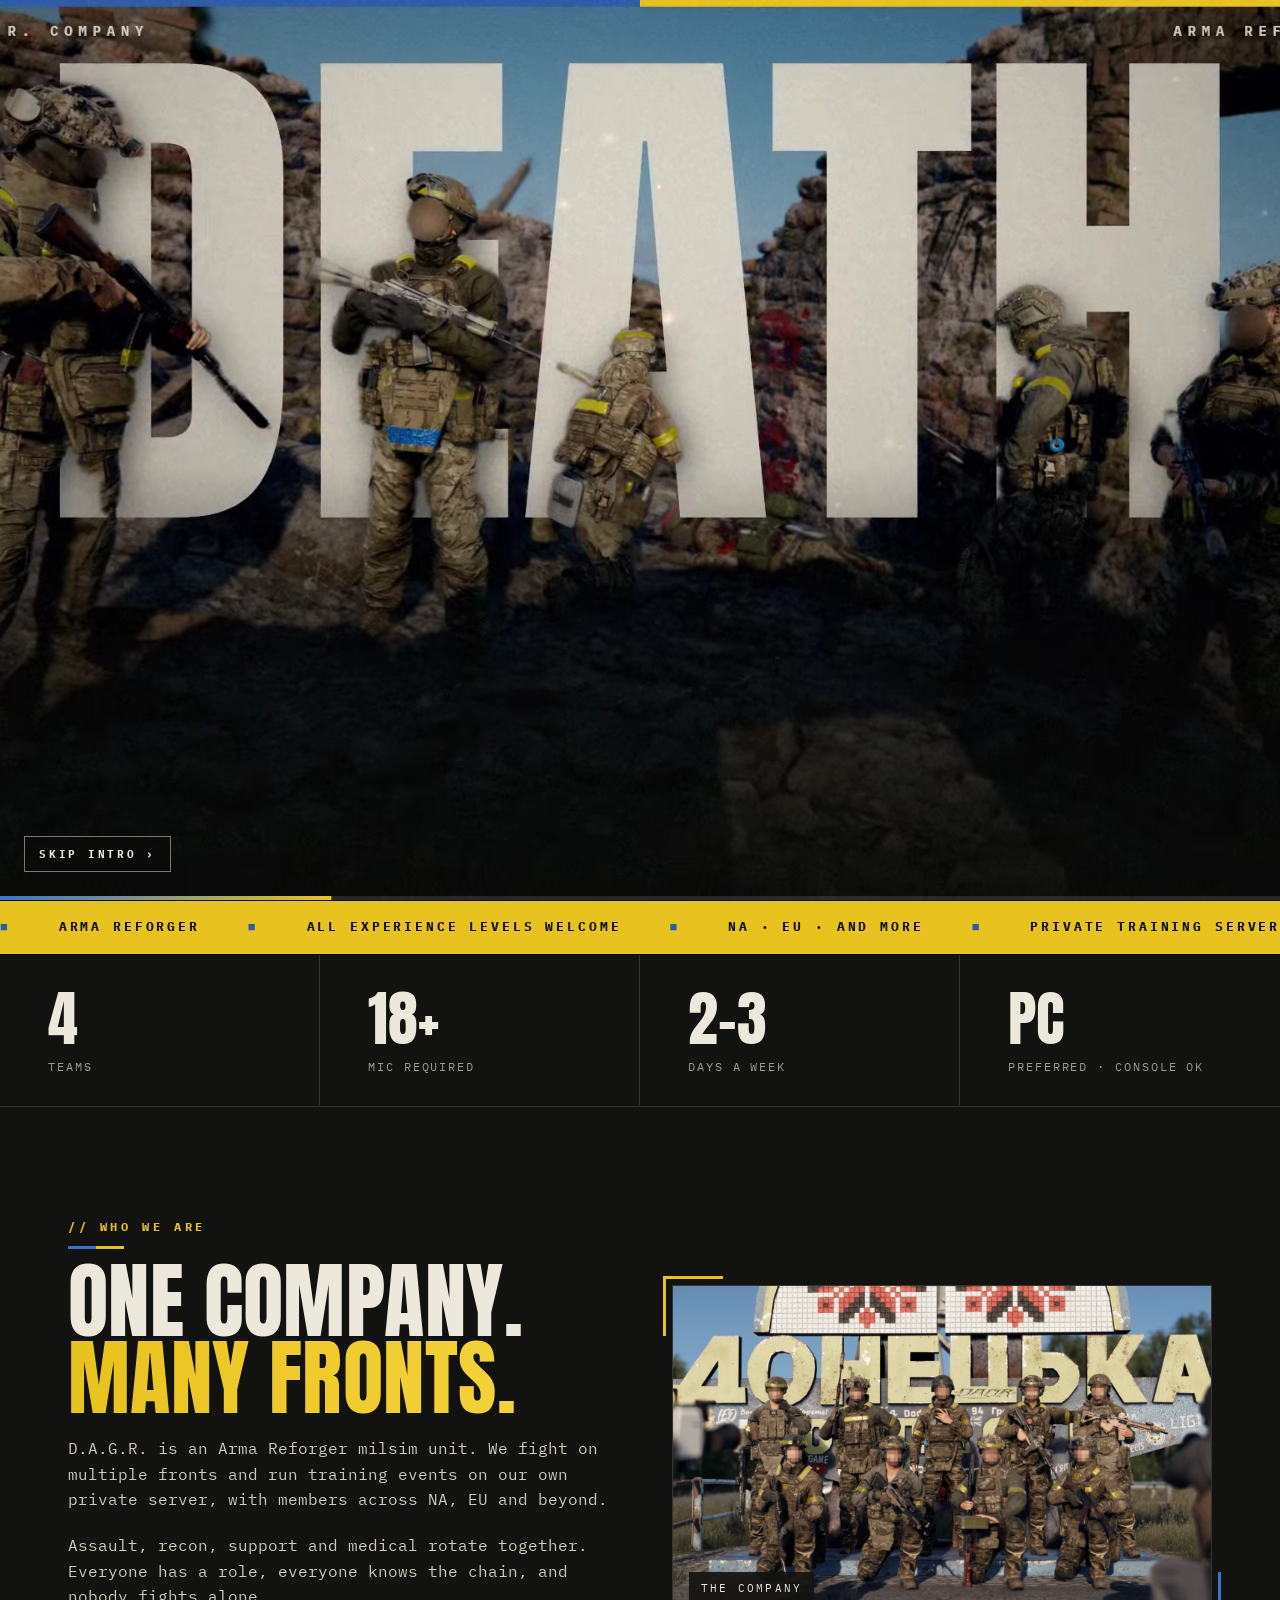
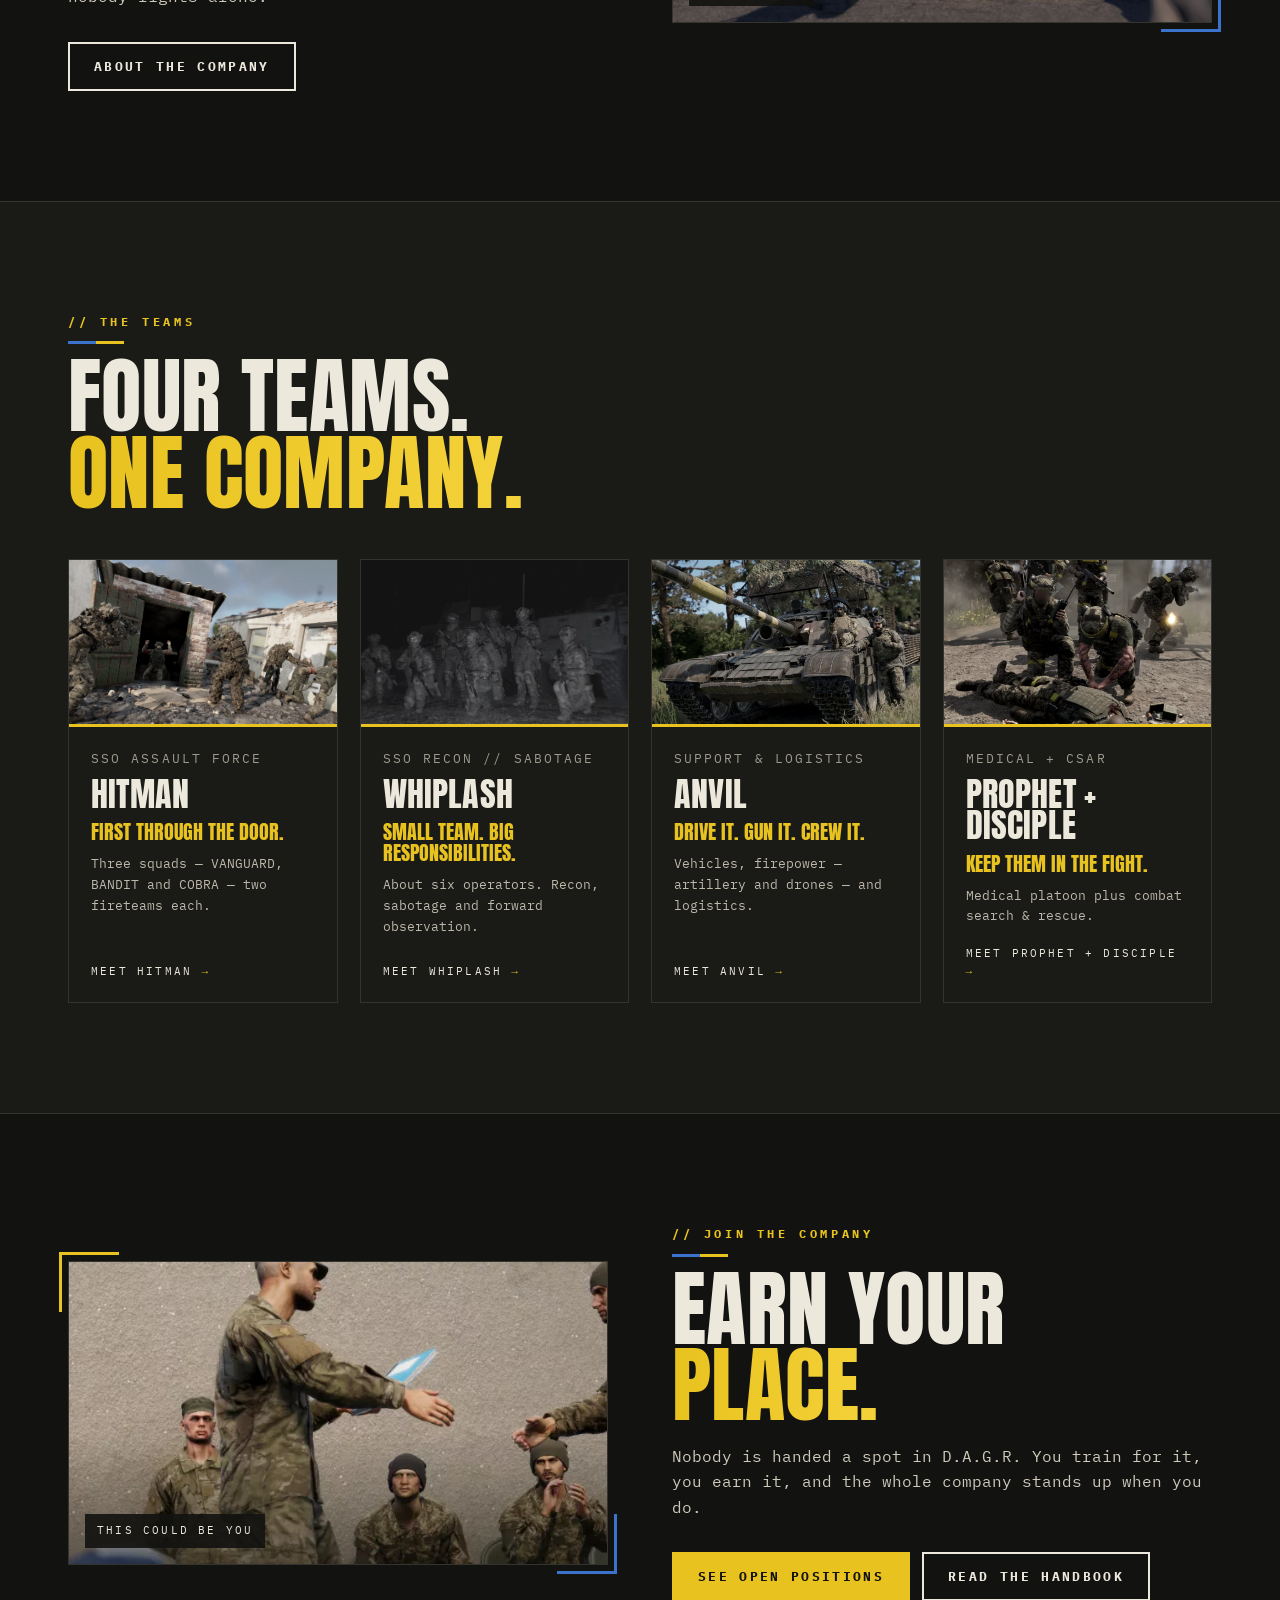
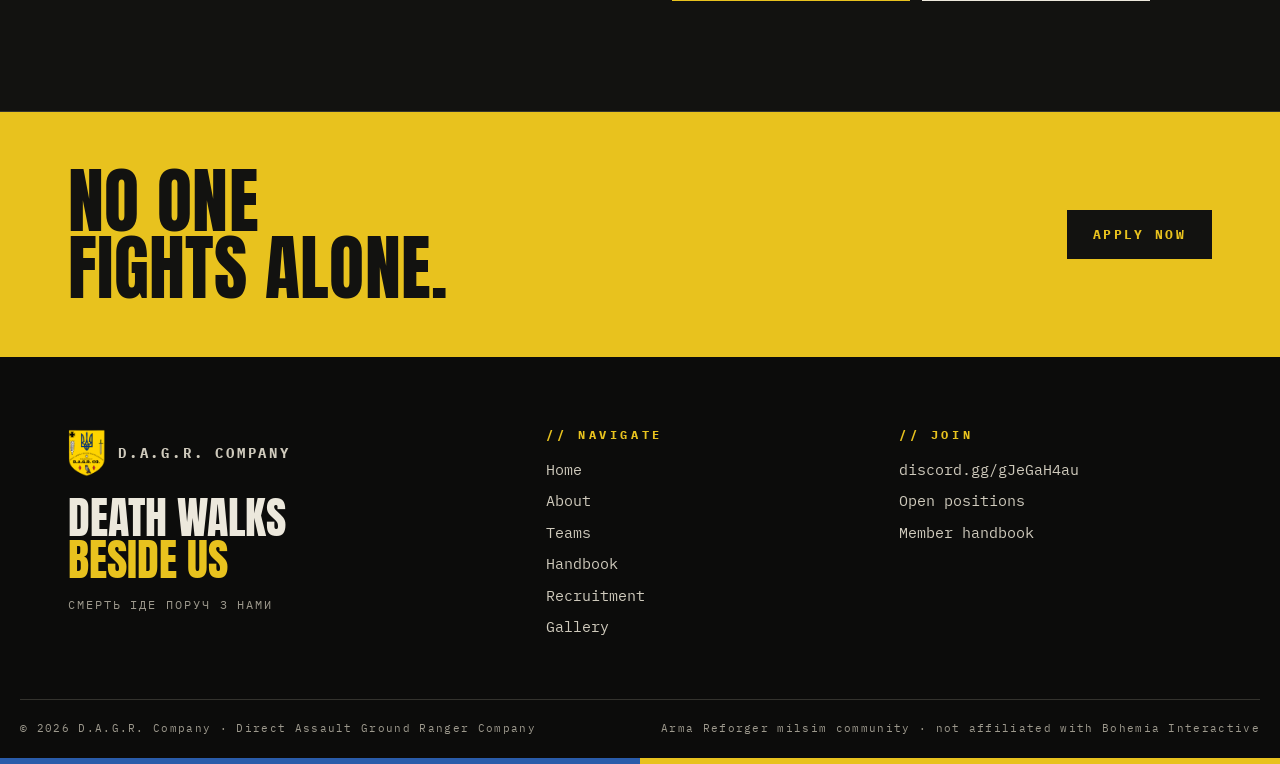
==== commit 1e925cb0: "Vídeo de abertura, roster do Anvil e legenda das funções - Home abre com o vídeo 'Death walks beside" ====
--- a/index.html
+++ b/index.html
@@ -12,15 +12,14 @@
 <link rel="icon" type="image/png" href="imagens/logo-escudo.png">
 <link rel="preload" href="fonts/anton-latin-400-normal.woff2" as="font" type="font/woff2" crossorigin>
 <link rel="stylesheet" href="css/style.css">
+<script>document.documentElement.classList.add("js");</script>
 </head>
 <body>
 
 <div class="intro" aria-hidden="true">
-  <img src="imagens/logo-escudo.png" alt="">
-  <div class="t"><span>D.A.G.R. Company</span></div>
-  <div class="bar"></div>
-  <div class="m">Death walks beside us</div>
-  <div class="skip">Click to skip</div>
+  <video class="intro-video" muted playsinline preload="auto" poster="video/intro-poster.webp"></video>
+  <div class="intro-bar"><span></span></div>
+  <button class="intro-skip" type="button">Skip intro ›</button>
 </div>
 <div class="flag"></div>
 <header class="site-header">
--- a/css/style.css
+++ b/css/style.css
@@ -367,23 +367,34 @@
 .footer-grid h4 { font-family: var(--mono); font-weight: 700; font-size: 12px; letter-spacing: .3em; color: var(--yellow); margin-bottom: 14px; }
 .footer-bottom { border-top: 1px solid var(--line); padding: 20px 0; font-size: 11px; color: var(--mute); letter-spacing: .12em; display: flex; justify-content: space-between; gap: 12px; flex-wrap: wrap; }
 
-/* ---------- intro (animação de abertura) ---------- */
-.intro {
-  position: fixed; inset: 0; z-index: 300; background: #0a0a09;
-  display: flex; flex-direction: column; align-items: center; justify-content: center; gap: 22px;
-  cursor: pointer; transition: opacity .7s ease, visibility .7s;
+/* ---------- intro (vídeo de abertura "Death walks beside us") ---------- */
+.intro { display: none; }
+.js .intro {
+  position: fixed; inset: 0; z-index: 300; background: #000;
+  display: flex; align-items: center; justify-content: center;
+  transition: opacity .8s ease, visibility .8s;
 }
 .intro.done { opacity: 0; visibility: hidden; }
-.intro img { width: min(34vw, 170px); opacity: 0; transform: scale(.85); animation: introLogo 1s .2s ease forwards; }
-.intro .t { font-family: var(--display); font-size: clamp(40px, 8vw, 88px); text-transform: uppercase; letter-spacing: .06em; line-height: 1; overflow: hidden; }
-.intro .t span { display: inline-block; transform: translateY(110%); animation: introUp .7s 1s cubic-bezier(.2,.8,.2,1) forwards; }
-.intro .m { font-size: 12px; letter-spacing: .5em; text-transform: uppercase; color: var(--yellow); opacity: 0; animation: introFade .8s 1.6s forwards; }
-.intro .bar { width: min(60vw, 320px); height: 4px; background: linear-gradient(90deg, var(--blue) 50%, var(--yellow) 50%); transform: scaleX(0); animation: introBar 1.2s 1.1s ease forwards; }
-.intro .skip { position: absolute; bottom: 24px; font-size: 11px; letter-spacing: .3em; color: var(--mute); text-transform: uppercase; }
-@keyframes introLogo { to { opacity: 1; transform: none; } }
-@keyframes introUp { to { transform: none; } }
+.intro-video { width: 100%; height: 100%; object-fit: cover; cursor: pointer; }
+.intro-bar { position: absolute; left: 0; right: 0; bottom: 0; height: 4px; background: rgba(255,255,255,.12); }
+.intro-bar span { display: block; height: 100%; background: linear-gradient(90deg, var(--blue-2), var(--yellow)); transform: scaleX(0); transform-origin: 0 50%; transition: transform .25s linear; }
+.intro-skip {
+  position: absolute; left: 24px; bottom: 28px;
+  background: rgba(10,10,9,.6); color: var(--text); border: 1px solid rgba(236,232,220,.5);
+  font: 700 11px var(--mono); letter-spacing: .25em; text-transform: uppercase; padding: 10px 14px; cursor: pointer;
+  opacity: 0; animation: introFade .6s 1s forwards;
+}
+.intro-skip:hover { background: var(--yellow); color: var(--bg); border-color: var(--yellow); }
 @keyframes introFade { to { opacity: 1; } }
-@keyframes introBar { to { transform: scaleX(1); } }
+
+/* ---------- legenda das funções (role key) ---------- */
+.role-key { display: grid; grid-template-columns: repeat(auto-fill, minmax(210px, 1fr)); gap: 0; border-top: 1px solid var(--line); border-left: 1px solid var(--line); }
+.role-key .role { display: flex; align-items: baseline; gap: 14px; padding: 14px 16px; border-right: 1px solid var(--line); border-bottom: 1px solid var(--line); font-size: 13px; transition: background .2s; }
+.role-key .role:hover { background: var(--bg-2); }
+.role-key b { min-width: 46px; font-size: 14px; letter-spacing: .08em; }
+.role-key span { color: #bdb8aa; }
+.role-key .new b, .role-key .new span { color: var(--yellow); }
+.role-key .new::after { content: "NEW"; margin-left: auto; font-size: 10px; font-weight: 700; letter-spacing: .2em; background: var(--yellow); color: var(--bg); padding: 2px 6px; }
 
 /* ---------- revelar ao fazer scroll ---------- */
 .js .reveal { opacity: 0; transform: translateY(28px); transition: opacity .8s ease, transform .8s ease; }
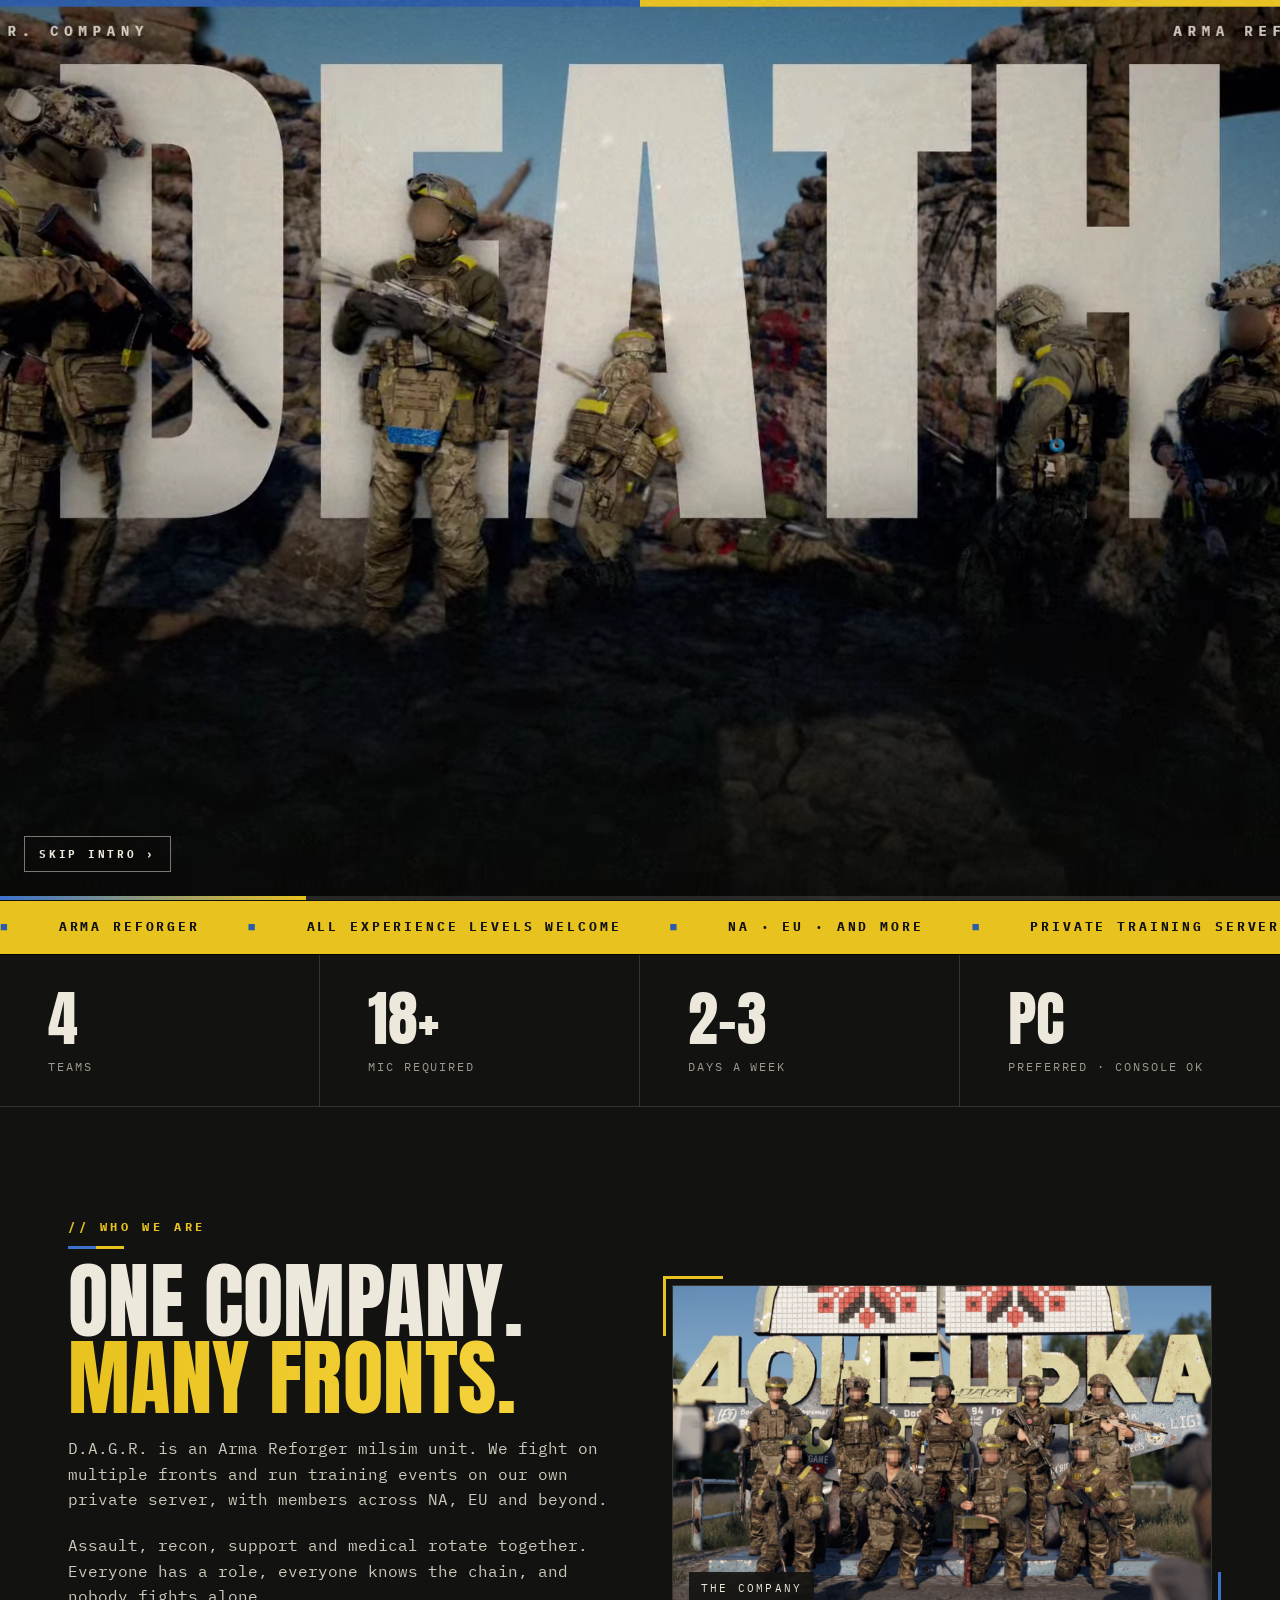
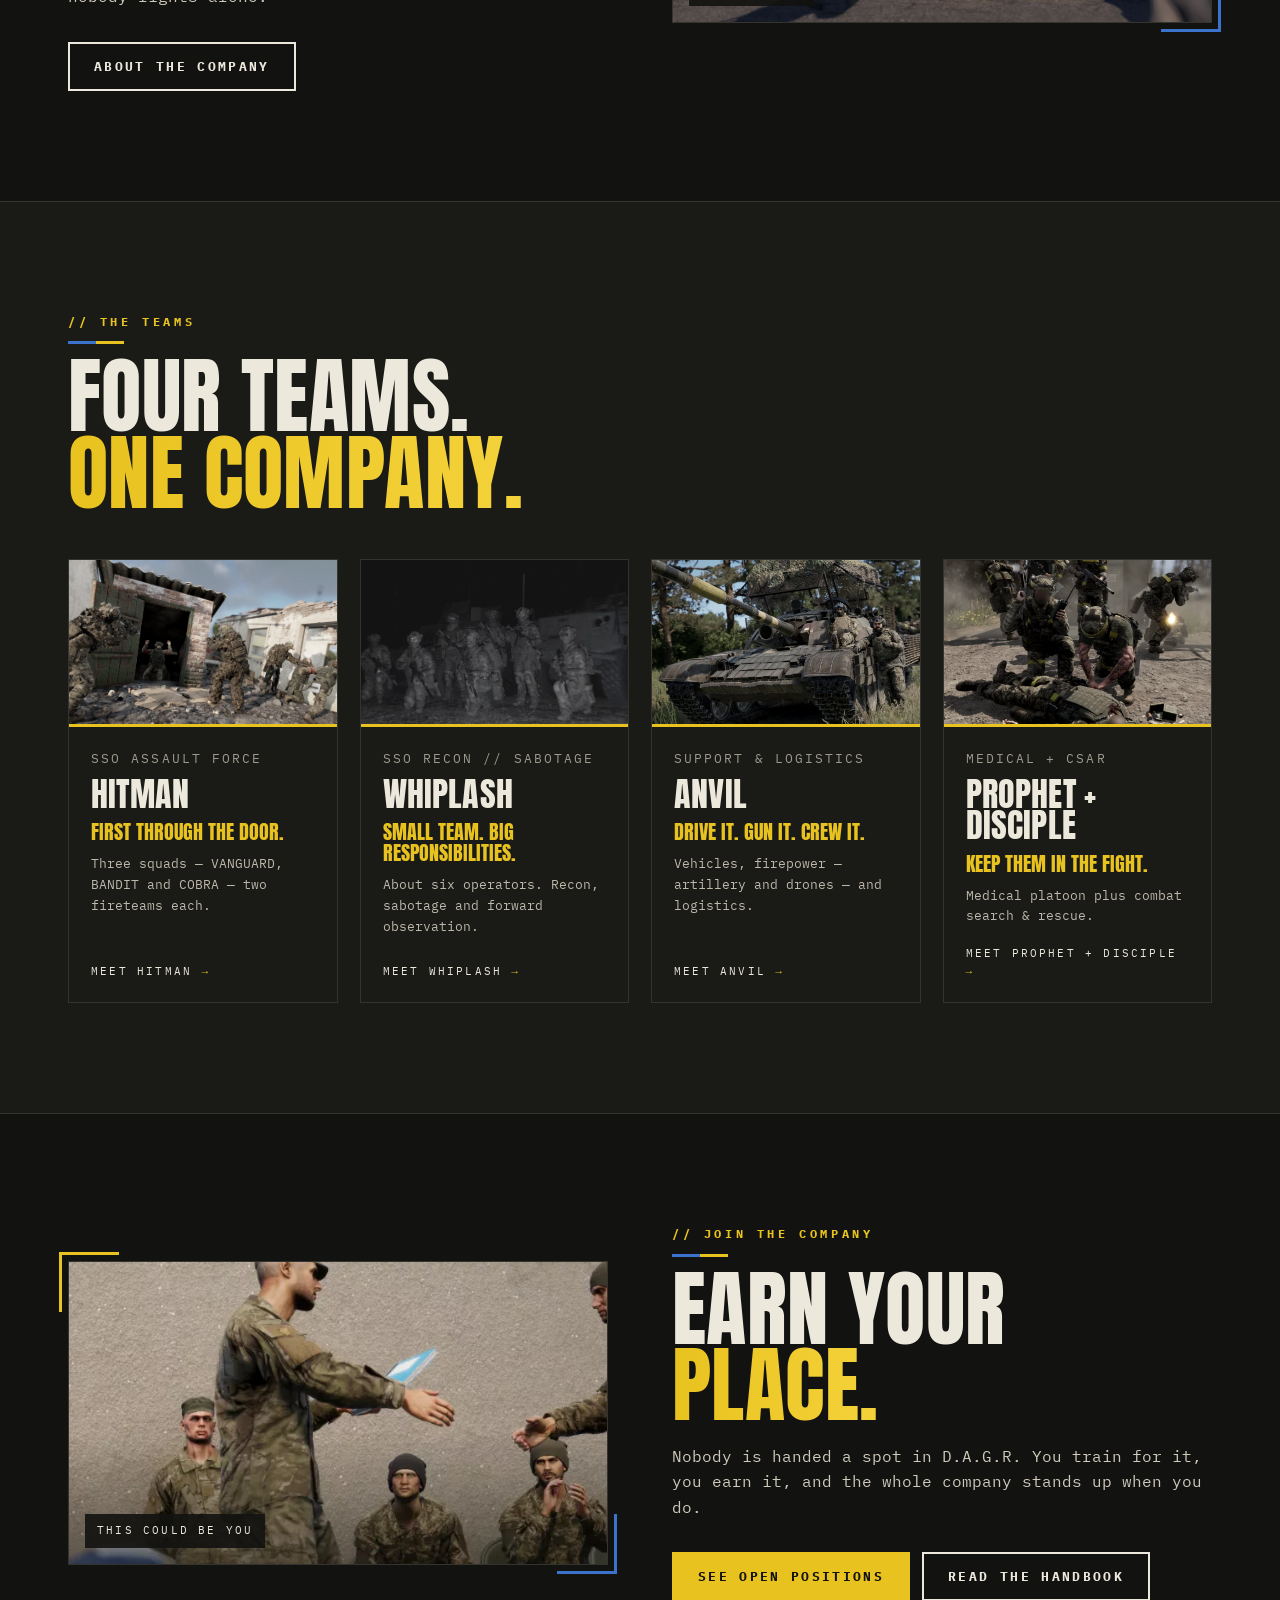
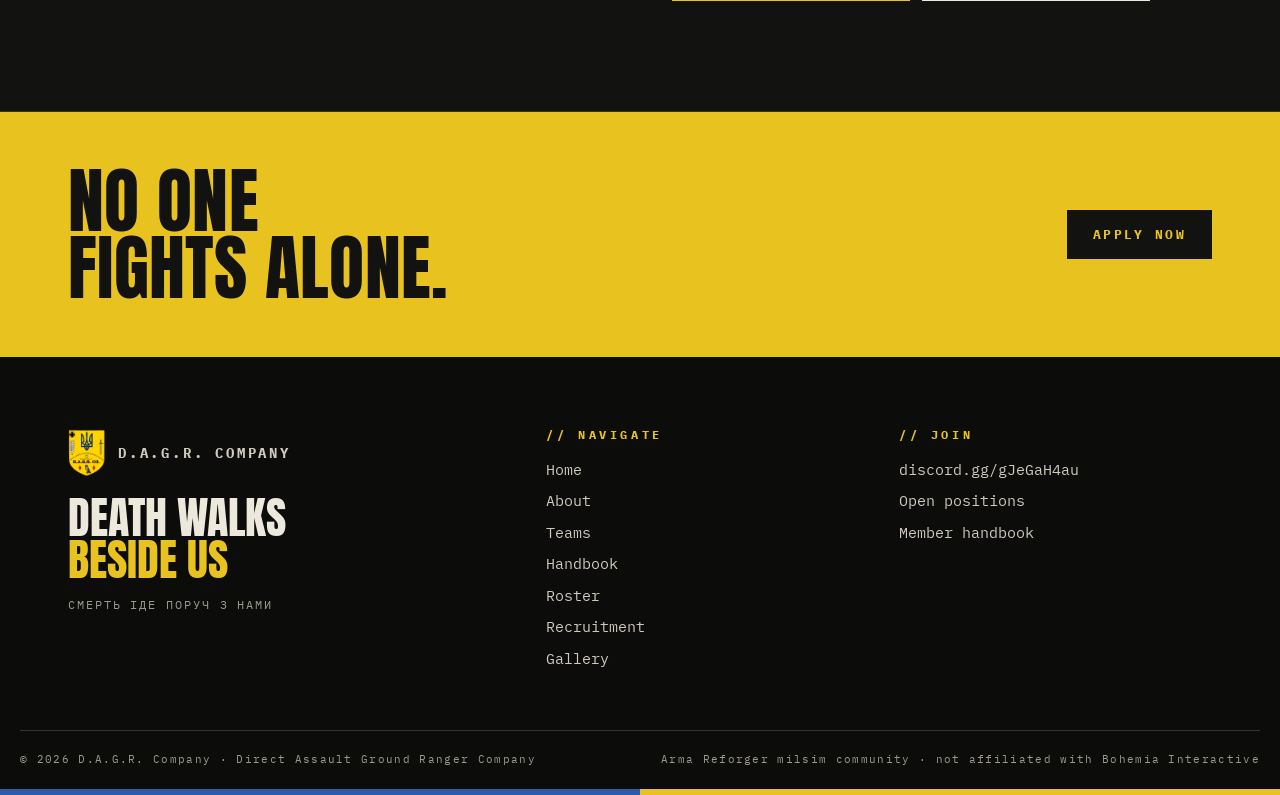
==== commit 2e0d155f: "Roster atualizado (21 set 2026) e nova página Company Roster - Nova página roster.html com comando, " ====
--- a/index.html
+++ b/index.html
@@ -34,6 +34,7 @@
         <li><a href="about.html">About</a></li>
         <li><a href="teams.html">Teams</a></li>
         <li><a href="handbook.html">Handbook</a></li>
+        <li><a href="roster.html">Roster</a></li>
         <li><a href="recruitment.html">Recruitment</a></li>
         <li><a href="gallery.html">Gallery</a></li>
         <li class="mobile-join"><a class="btn" href="recruitment.html#apply">Join the company</a></li>
@@ -187,6 +188,7 @@
           <li><a href="about.html">About</a></li>
           <li><a href="teams.html">Teams</a></li>
           <li><a href="handbook.html">Handbook</a></li>
+          <li><a href="roster.html">Roster</a></li>
           <li><a href="recruitment.html">Recruitment</a></li>
           <li><a href="gallery.html">Gallery</a></li>
       </ul>
--- a/css/style.css
+++ b/css/style.css
@@ -558,3 +558,82 @@
   .js .stagger > *, .js .gallery button { opacity: 1 !important; transform: none !important; }
   .scroll-progress { display: none; }
 }
+
+/* =========================================================
+   ROSTER
+   ========================================================= */
+.r-legend { display: flex; flex-wrap: wrap; gap: 10px 22px; margin-top: 26px; font-size: 12px; letter-spacing: .12em; text-transform: uppercase; color: #cfcabc; }
+.r-legend > span { display: inline-flex; align-items: center; gap: 8px; }
+.tier { color: var(--yellow); font-size: 13px; line-height: 1; }
+.tier.t-R, .tier.t-F { color: #d9b21a; }
+
+.r-command { display: grid; grid-template-columns: 1fr 1.15fr 1fr; gap: 18px; align-items: stretch; }
+.r-cmd { display: flex; gap: 18px; align-items: center; background: var(--bg-2); border: 1px solid var(--line); border-top: 3px solid var(--yellow); padding: 20px 22px; }
+.r-cmd.top { background: var(--bg-3); order: 0; transform: translateY(-10px); box-shadow: 0 14px 40px rgba(0,0,0,.4); }
+.r-cmd .num { font-family: var(--display); font-size: 58px; line-height: 1; color: var(--yellow); }
+.r-cmd h3 { font-size: 34px; display: flex; align-items: center; gap: 8px; }
+.r-cmd .caps { margin: 8px 0 0; color: #cfcabc; font-size: 11px; }
+.r-cmd .small { margin: 6px 0 0; font-size: 12px; color: var(--mute); }
+.r-cadre { margin: 18px 0 0; display: inline-flex; gap: 14px; align-items: center; border: 1px solid var(--line); padding: 10px 16px; background: var(--bg-2); }
+
+.r-platoon { margin-bottom: 36px; }
+.r-plhead { border: 1px solid var(--line); border-left: 4px solid var(--yellow); background: var(--bg-2); padding: 14px 18px; margin-bottom: 16px; }
+.r-plhead h3 { font-size: 40px; }
+.r-plhead p { margin: 4px 0 0; font-size: 11px; letter-spacing: .2em; text-transform: uppercase; color: var(--mute); }
+.r-squads { display: grid; grid-template-columns: repeat(3, 1fr); gap: 16px; }
+.r-units { display: grid; grid-template-columns: repeat(3, 1fr); gap: 16px; align-items: start; }
+
+.r-card { background: #161614; border: 1px solid var(--line); transition: border-color .25s, transform .25s; }
+.r-card:hover { border-color: rgba(232,194,30,.6); transform: translateY(-3px); }
+.r-head { border-bottom: 3px solid var(--yellow); background: var(--bg-2); padding: 12px 16px; }
+.r-head h3 { font-size: 30px; }
+.r-head p { margin: 4px 0 0; font-size: 10px; letter-spacing: .2em; text-transform: uppercase; color: var(--mute); }
+.grp { padding: 8px 16px; }
+.grp.boxed { margin: 8px 10px; border: 1px solid var(--line); padding: 8px 12px; background: var(--bg); }
+.grp-title { margin: 2px 0 6px; font-size: 10px; font-weight: 700; letter-spacing: .24em; text-transform: uppercase; color: var(--yellow); }
+.grp ul { list-style: none; margin: 0; padding: 0; }
+.grp li { display: grid; grid-template-columns: 46px 1fr auto; align-items: center; gap: 8px; padding: 4px 0; font-size: 13px; border-bottom: 1px dashed rgba(255,255,255,.05); }
+.grp li:last-child { border-bottom: 0; }
+.slot-role { font-size: 10px; letter-spacing: .14em; color: var(--mute); }
+.slot-name { font-weight: 700; color: var(--text); word-break: break-word; }
+.slot-open { color: #7d7a70; letter-spacing: .06em; }
+.slot-reserved { color: #7d7a70; font-style: italic; }
+.slot-extra { color: var(--yellow); font-size: 12px; }
+.grp li:has(.slot-open) .slot-open { color: var(--yellow); opacity: .8; }
+
+.r-split { display: grid; grid-template-columns: 1fr 1fr; gap: 40px; align-items: start; }
+.r-openbox, .open-summary { display: grid; grid-template-columns: auto 1fr; gap: 28px; align-items: center; border: 1px solid var(--line); border-top: 3px solid var(--yellow); background: var(--bg-2); padding: 26px; }
+.open-summary { margin-bottom: 28px; }
+.r-openbox .big, .open-summary .big { display: flex; flex-direction: column; }
+.r-openbox .n, .open-summary .n { font-family: var(--display); font-size: clamp(64px, 8vw, 104px); line-height: .9; color: var(--yellow); }
+.r-openbox p, .open-summary p { margin: 0 0 6px; font-size: 14px; letter-spacing: .06em; }
+
+.r-reserve { list-style: none; margin: 0; padding: 0; display: grid; grid-template-columns: 1fr 1fr; gap: 0 24px; }
+.r-reserve li { padding: 8px 0; border-bottom: 1px solid var(--line); font-size: 13px; color: #9d998d; display: flex; gap: 14px; }
+.r-aspirants { list-style: none; margin: 0; padding: 0; display: grid; grid-template-columns: repeat(3, 1fr); gap: 0 16px; }
+.r-aspirants li { padding: 8px 0; border-bottom: 1px solid var(--line); font-size: 13px; font-weight: 700; word-break: break-word; }
+
+/* recrutamento: formato de resposta */
+.reply-box { display: grid; grid-template-columns: 1fr 1fr; gap: 32px; align-items: center; border: 1px solid var(--line); border-left: 4px solid var(--blue-2); background: var(--bg-2); padding: 30px; margin-bottom: 32px; }
+.reply-box h3 { font-size: clamp(28px, 3vw, 38px); }
+.reply-format { margin: 0; background: #0c0c0b; border: 1px solid var(--line); padding: 20px 22px; font: 700 14px/2 var(--mono); letter-spacing: .08em; color: var(--text); white-space: pre-wrap; }
+.copy-btn.light { margin-top: 20px; color: var(--text); border-color: var(--text); }
+.copy-btn.light:hover { background: var(--yellow); border-color: var(--yellow); color: var(--bg); }
+
+@media (min-width: 901px) and (max-width: 1180px) {
+  .nav-links { gap: 16px; }
+  .nav-links a { font-size: 11px; letter-spacing: .12em; }
+}
+@media (max-width: 1080px) {
+  .r-squads, .r-units { grid-template-columns: repeat(2, 1fr); }
+  .r-command { grid-template-columns: 1fr; }
+  .r-cmd.top { transform: none; order: -1; }
+}
+@media (max-width: 900px) {
+  .r-split, .reply-box { grid-template-columns: 1fr; }
+  .r-aspirants { grid-template-columns: 1fr 1fr; }
+}
+@media (max-width: 620px) {
+  .r-squads, .r-units { grid-template-columns: 1fr; }
+  .r-openbox, .open-summary { grid-template-columns: 1fr; gap: 12px; }
+}
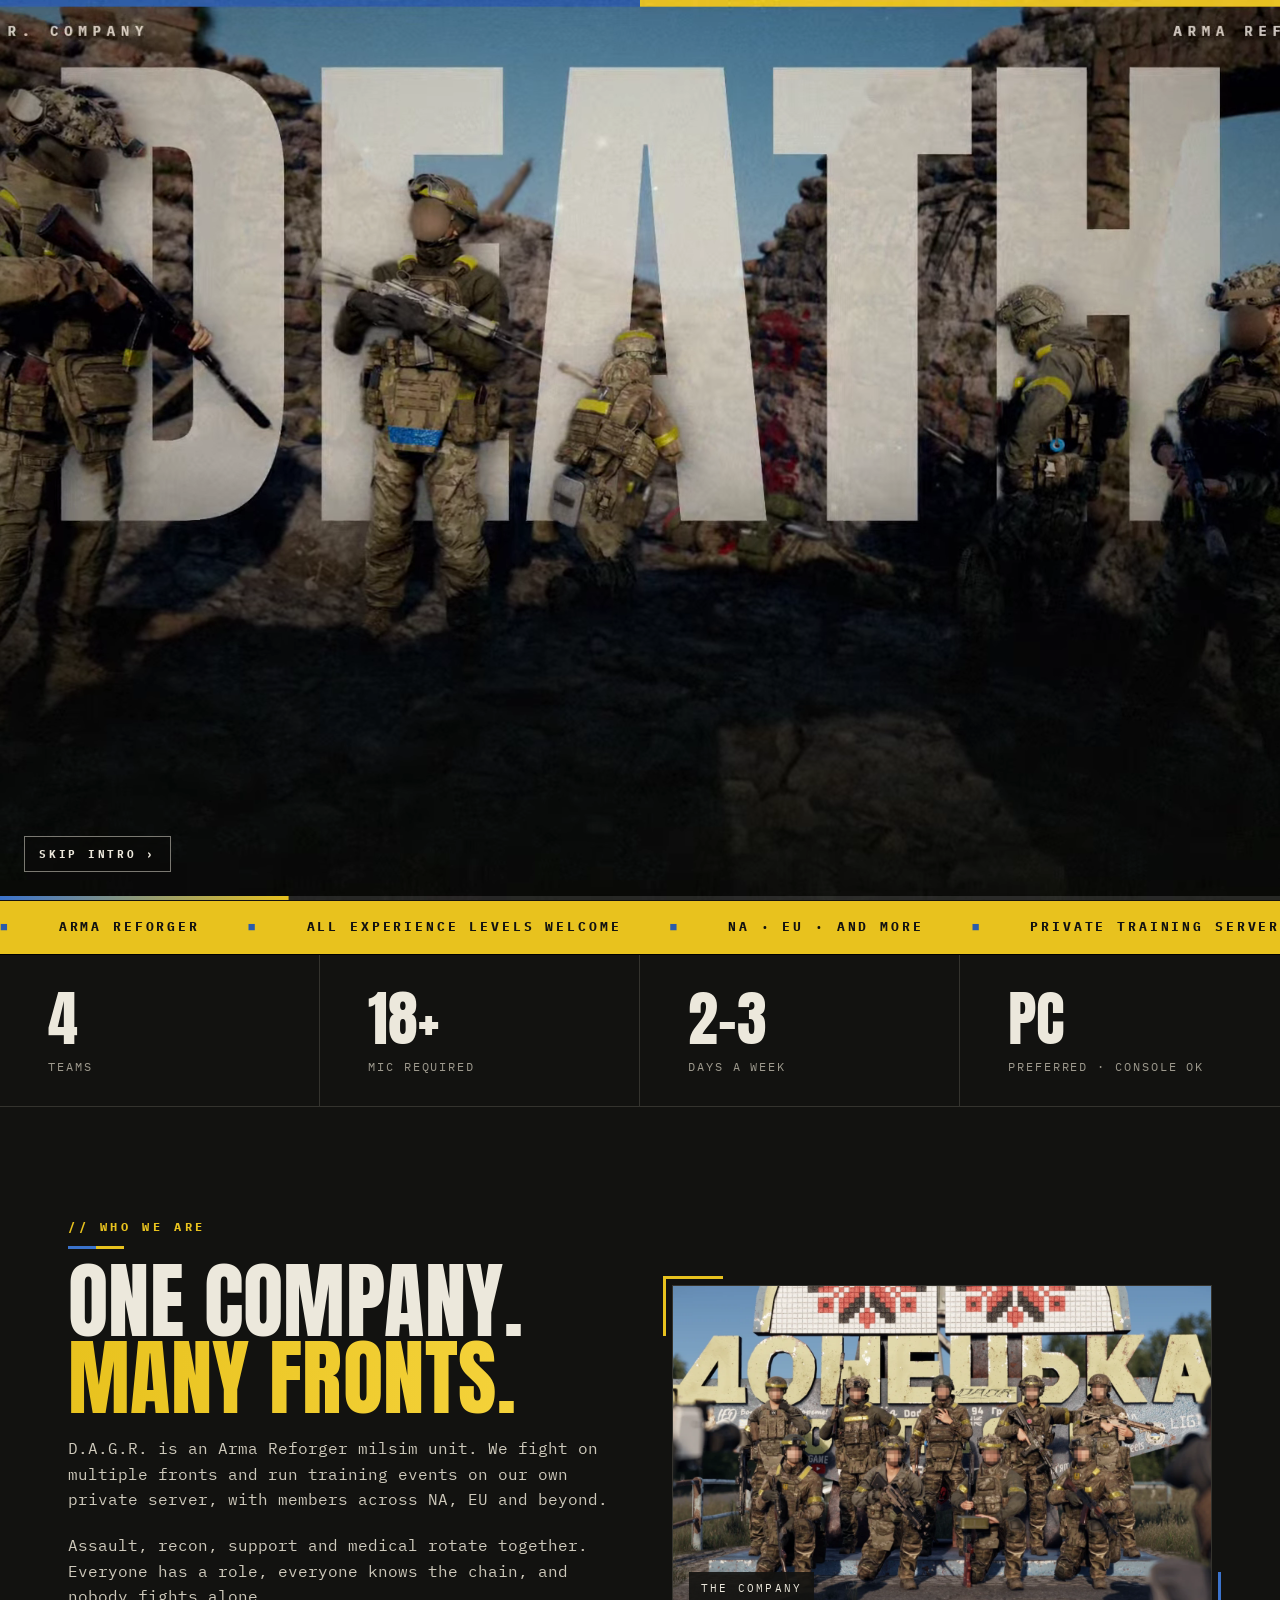
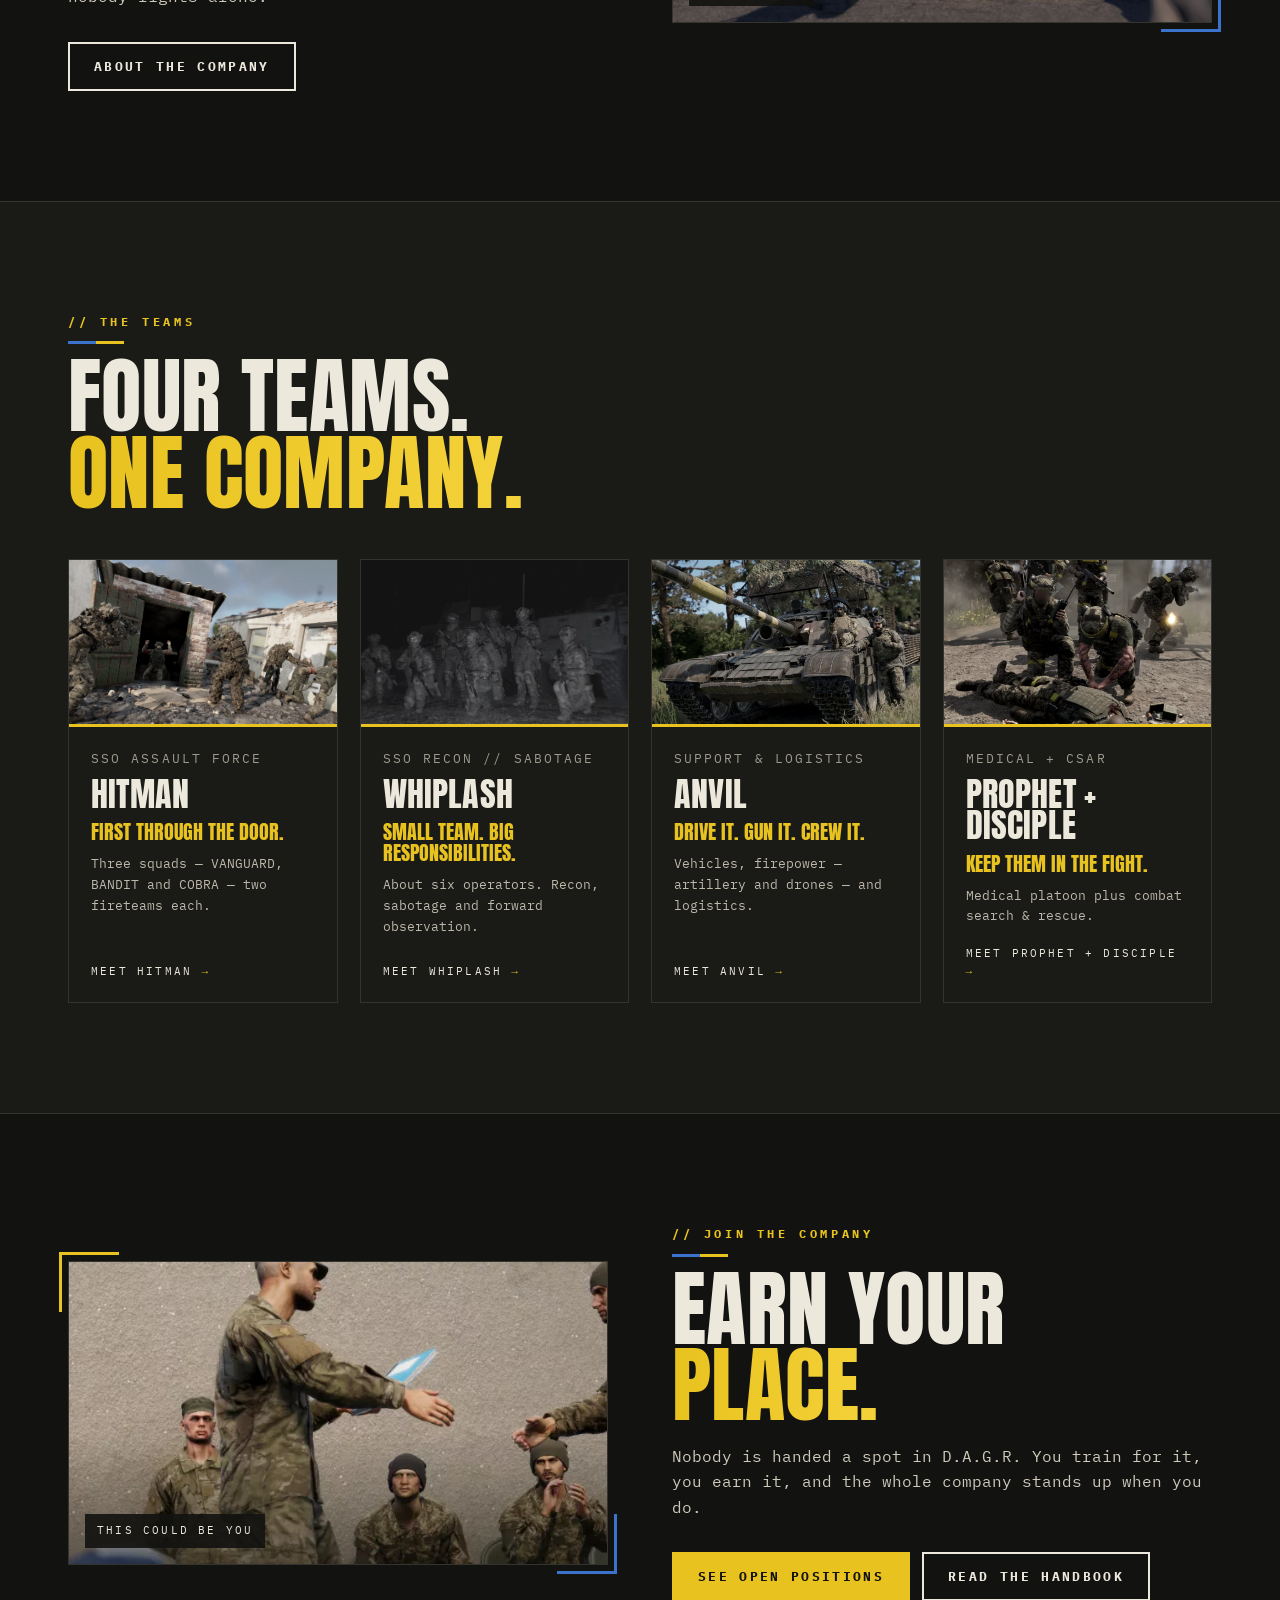
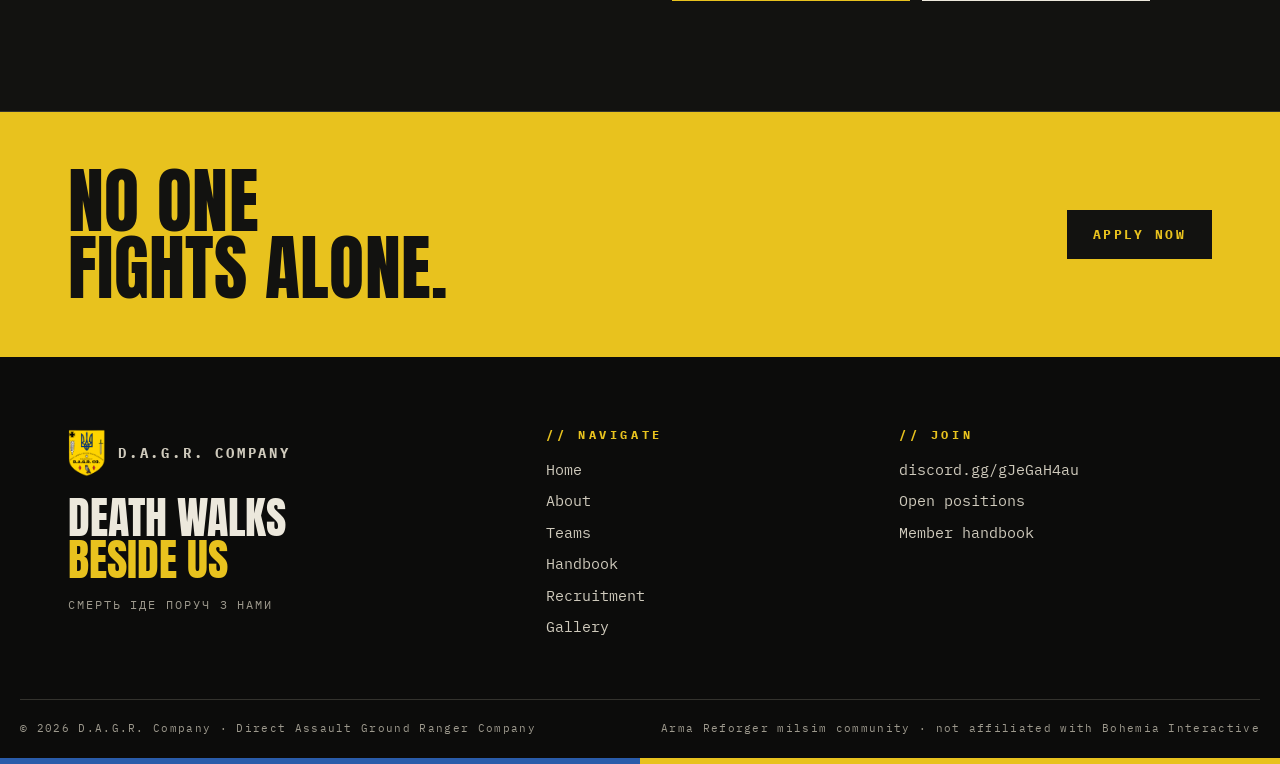
==== commit bfba5fe8: "Remover a página Roster e alinhar o estado das vagas - Tira a página Company Roster (e os estilos só" ====
--- a/index.html
+++ b/index.html
@@ -34,7 +34,6 @@
         <li><a href="about.html">About</a></li>
         <li><a href="teams.html">Teams</a></li>
         <li><a href="handbook.html">Handbook</a></li>
-        <li><a href="roster.html">Roster</a></li>
         <li><a href="recruitment.html">Recruitment</a></li>
         <li><a href="gallery.html">Gallery</a></li>
         <li class="mobile-join"><a class="btn" href="recruitment.html#apply">Join the company</a></li>
@@ -188,7 +187,6 @@
           <li><a href="about.html">About</a></li>
           <li><a href="teams.html">Teams</a></li>
           <li><a href="handbook.html">Handbook</a></li>
-          <li><a href="roster.html">Roster</a></li>
           <li><a href="recruitment.html">Recruitment</a></li>
           <li><a href="gallery.html">Gallery</a></li>
       </ul>
--- a/css/style.css
+++ b/css/style.css
@@ -560,80 +560,29 @@
 }
 
 /* =========================================================
-   ROSTER
+   RECRUTAMENTO: resumo e formato de resposta
    ========================================================= */
-.r-legend { display: flex; flex-wrap: wrap; gap: 10px 22px; margin-top: 26px; font-size: 12px; letter-spacing: .12em; text-transform: uppercase; color: #cfcabc; }
-.r-legend > span { display: inline-flex; align-items: center; gap: 8px; }
-.tier { color: var(--yellow); font-size: 13px; line-height: 1; }
-.tier.t-R, .tier.t-F { color: #d9b21a; }
-
-.r-command { display: grid; grid-template-columns: 1fr 1.15fr 1fr; gap: 18px; align-items: stretch; }
-.r-cmd { display: flex; gap: 18px; align-items: center; background: var(--bg-2); border: 1px solid var(--line); border-top: 3px solid var(--yellow); padding: 20px 22px; }
-.r-cmd.top { background: var(--bg-3); order: 0; transform: translateY(-10px); box-shadow: 0 14px 40px rgba(0,0,0,.4); }
-.r-cmd .num { font-family: var(--display); font-size: 58px; line-height: 1; color: var(--yellow); }
-.r-cmd h3 { font-size: 34px; display: flex; align-items: center; gap: 8px; }
-.r-cmd .caps { margin: 8px 0 0; color: #cfcabc; font-size: 11px; }
-.r-cmd .small { margin: 6px 0 0; font-size: 12px; color: var(--mute); }
-.r-cadre { margin: 18px 0 0; display: inline-flex; gap: 14px; align-items: center; border: 1px solid var(--line); padding: 10px 16px; background: var(--bg-2); }
-
-.r-platoon { margin-bottom: 36px; }
-.r-plhead { border: 1px solid var(--line); border-left: 4px solid var(--yellow); background: var(--bg-2); padding: 14px 18px; margin-bottom: 16px; }
-.r-plhead h3 { font-size: 40px; }
-.r-plhead p { margin: 4px 0 0; font-size: 11px; letter-spacing: .2em; text-transform: uppercase; color: var(--mute); }
-.r-squads { display: grid; grid-template-columns: repeat(3, 1fr); gap: 16px; }
-.r-units { display: grid; grid-template-columns: repeat(3, 1fr); gap: 16px; align-items: start; }
-
-.r-card { background: #161614; border: 1px solid var(--line); transition: border-color .25s, transform .25s; }
-.r-card:hover { border-color: rgba(232,194,30,.6); transform: translateY(-3px); }
-.r-head { border-bottom: 3px solid var(--yellow); background: var(--bg-2); padding: 12px 16px; }
-.r-head h3 { font-size: 30px; }
-.r-head p { margin: 4px 0 0; font-size: 10px; letter-spacing: .2em; text-transform: uppercase; color: var(--mute); }
-.grp { padding: 8px 16px; }
-.grp.boxed { margin: 8px 10px; border: 1px solid var(--line); padding: 8px 12px; background: var(--bg); }
-.grp-title { margin: 2px 0 6px; font-size: 10px; font-weight: 700; letter-spacing: .24em; text-transform: uppercase; color: var(--yellow); }
-.grp ul { list-style: none; margin: 0; padding: 0; }
-.grp li { display: grid; grid-template-columns: 46px 1fr auto; align-items: center; gap: 8px; padding: 4px 0; font-size: 13px; border-bottom: 1px dashed rgba(255,255,255,.05); }
-.grp li:last-child { border-bottom: 0; }
-.slot-role { font-size: 10px; letter-spacing: .14em; color: var(--mute); }
-.slot-name { font-weight: 700; color: var(--text); word-break: break-word; }
-.slot-open { color: #7d7a70; letter-spacing: .06em; }
-.slot-reserved { color: #7d7a70; font-style: italic; }
-.slot-extra { color: var(--yellow); font-size: 12px; }
-.grp li:has(.slot-open) .slot-open { color: var(--yellow); opacity: .8; }
-
-.r-split { display: grid; grid-template-columns: 1fr 1fr; gap: 40px; align-items: start; }
-.r-openbox, .open-summary { display: grid; grid-template-columns: auto 1fr; gap: 28px; align-items: center; border: 1px solid var(--line); border-top: 3px solid var(--yellow); background: var(--bg-2); padding: 26px; }
-.open-summary { margin-bottom: 28px; }
-.r-openbox .big, .open-summary .big { display: flex; flex-direction: column; }
-.r-openbox .n, .open-summary .n { font-family: var(--display); font-size: clamp(64px, 8vw, 104px); line-height: .9; color: var(--yellow); }
-.r-openbox p, .open-summary p { margin: 0 0 6px; font-size: 14px; letter-spacing: .06em; }
-
-.r-reserve { list-style: none; margin: 0; padding: 0; display: grid; grid-template-columns: 1fr 1fr; gap: 0 24px; }
-.r-reserve li { padding: 8px 0; border-bottom: 1px solid var(--line); font-size: 13px; color: #9d998d; display: flex; gap: 14px; }
-.r-aspirants { list-style: none; margin: 0; padding: 0; display: grid; grid-template-columns: repeat(3, 1fr); gap: 0 16px; }
-.r-aspirants li { padding: 8px 0; border-bottom: 1px solid var(--line); font-size: 13px; font-weight: 700; word-break: break-word; }
-
-/* recrutamento: formato de resposta */
+.open-summary { display: grid; grid-template-columns: auto 1fr; gap: 28px; align-items: center; border: 1px solid var(--line); border-top: 3px solid var(--yellow); background: var(--bg-2); padding: 26px; margin-bottom: 28px; }
+.open-summary .big { display: flex; flex-direction: column; }
+.open-summary .n { font-family: var(--display); font-size: clamp(64px, 8vw, 104px); line-height: .9; color: var(--yellow); }
+.open-summary p { margin: 0 0 6px; font-size: 14px; letter-spacing: .06em; }
+
 .reply-box { display: grid; grid-template-columns: 1fr 1fr; gap: 32px; align-items: center; border: 1px solid var(--line); border-left: 4px solid var(--blue-2); background: var(--bg-2); padding: 30px; margin-bottom: 32px; }
 .reply-box h3 { font-size: clamp(28px, 3vw, 38px); }
 .reply-format { margin: 0; background: #0c0c0b; border: 1px solid var(--line); padding: 20px 22px; font: 700 14px/2 var(--mono); letter-spacing: .08em; color: var(--text); white-space: pre-wrap; }
 .copy-btn.light { margin-top: 20px; color: var(--text); border-color: var(--text); }
 .copy-btn.light:hover { background: var(--yellow); border-color: var(--yellow); color: var(--bg); }
 
+/* estado da vaga sempre numa linha própria, por baixo do texto */
+.facts .pill { margin-top: 8px; }
+
 @media (min-width: 901px) and (max-width: 1180px) {
   .nav-links { gap: 16px; }
   .nav-links a { font-size: 11px; letter-spacing: .12em; }
 }
-@media (max-width: 1080px) {
-  .r-squads, .r-units { grid-template-columns: repeat(2, 1fr); }
-  .r-command { grid-template-columns: 1fr; }
-  .r-cmd.top { transform: none; order: -1; }
-}
 @media (max-width: 900px) {
-  .r-split, .reply-box { grid-template-columns: 1fr; }
-  .r-aspirants { grid-template-columns: 1fr 1fr; }
+  .reply-box { grid-template-columns: 1fr; }
 }
 @media (max-width: 620px) {
-  .r-squads, .r-units { grid-template-columns: 1fr; }
-  .r-openbox, .open-summary { grid-template-columns: 1fr; gap: 12px; }
-}
+  .open-summary { grid-template-columns: 1fr; gap: 12px; }
+}
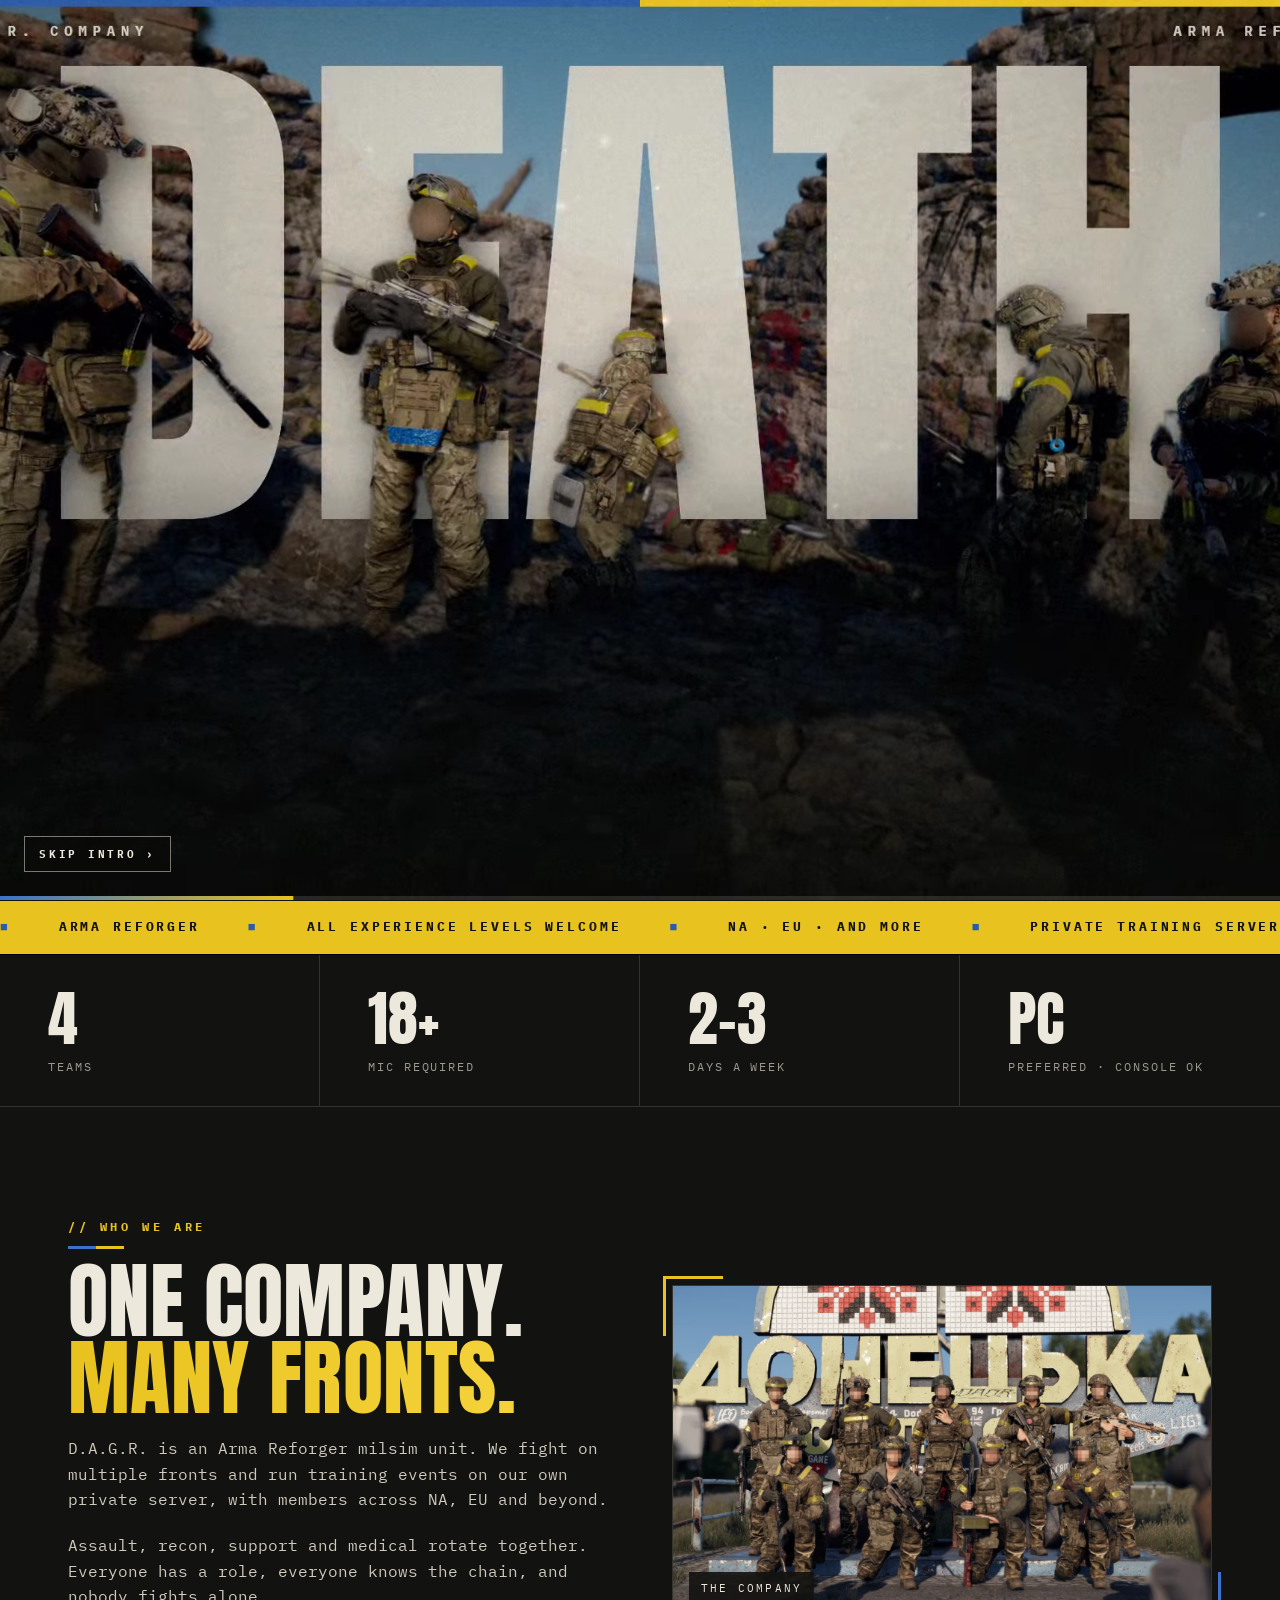
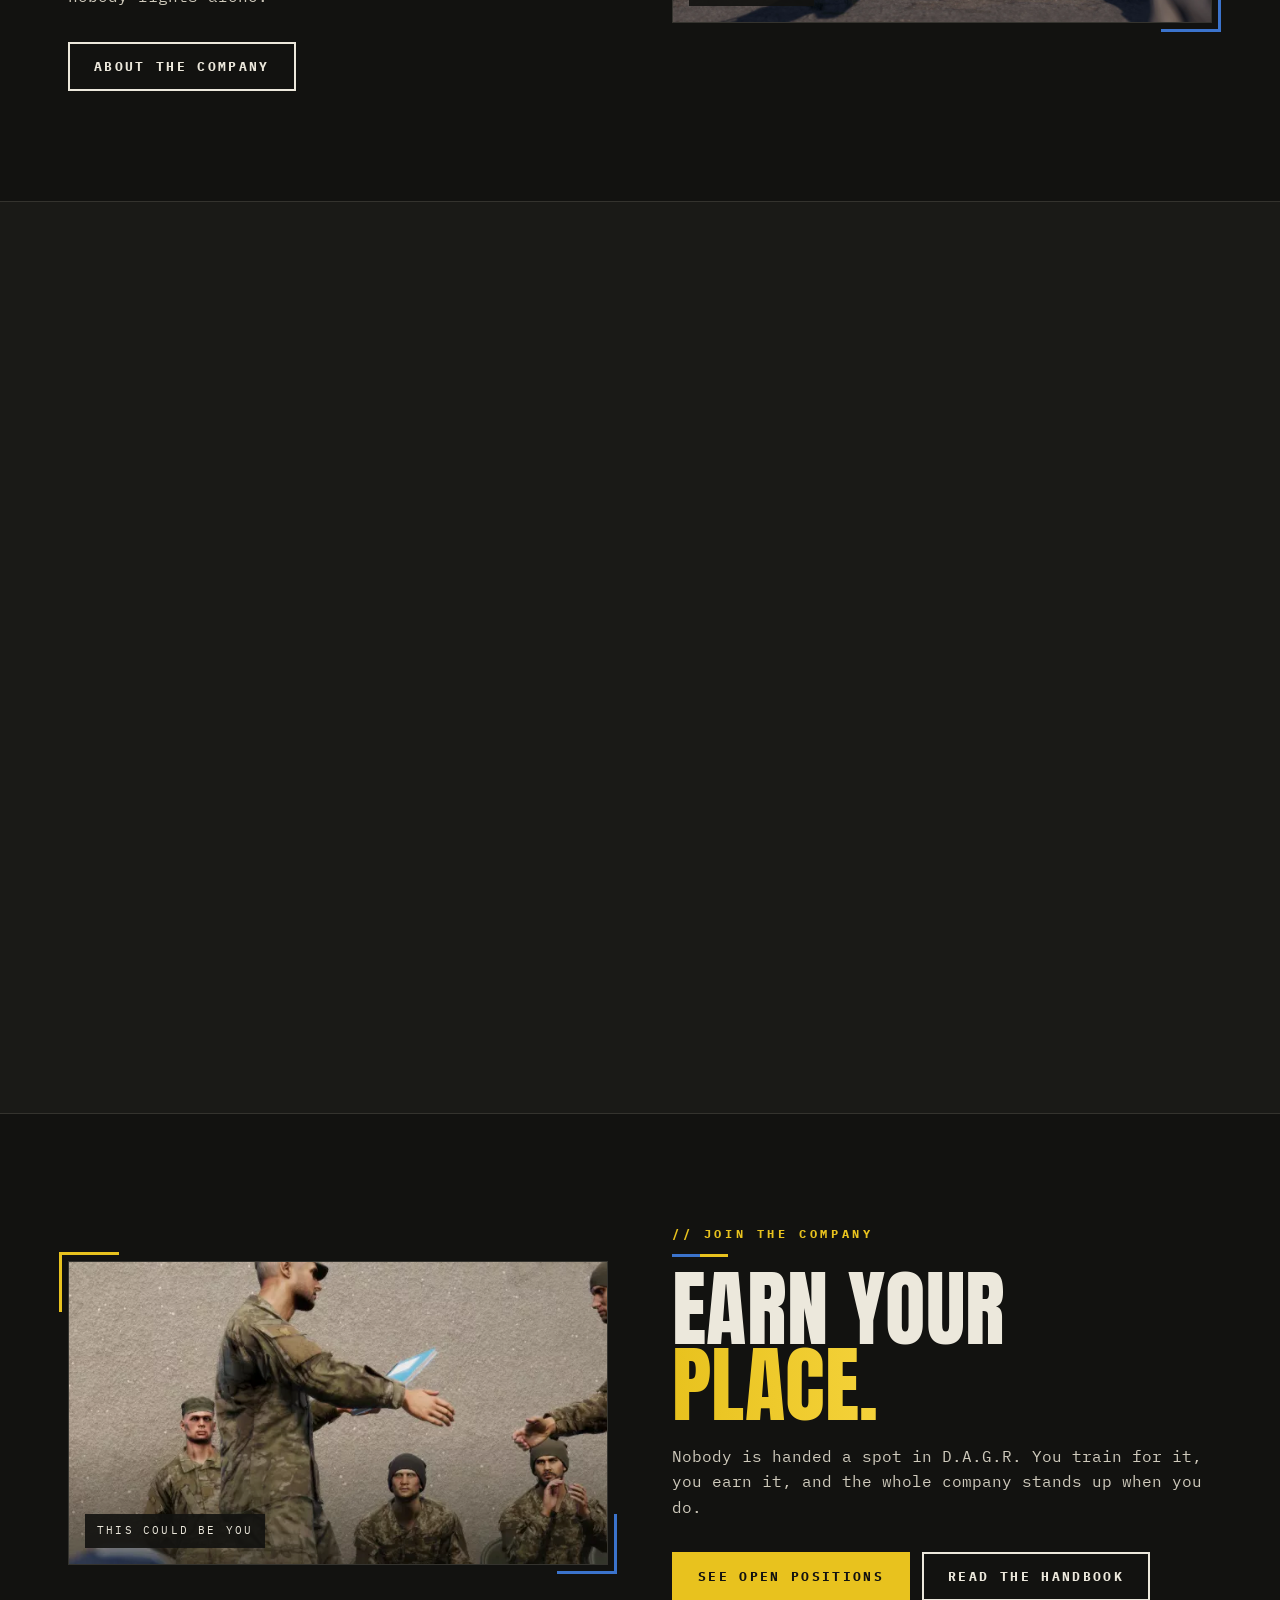
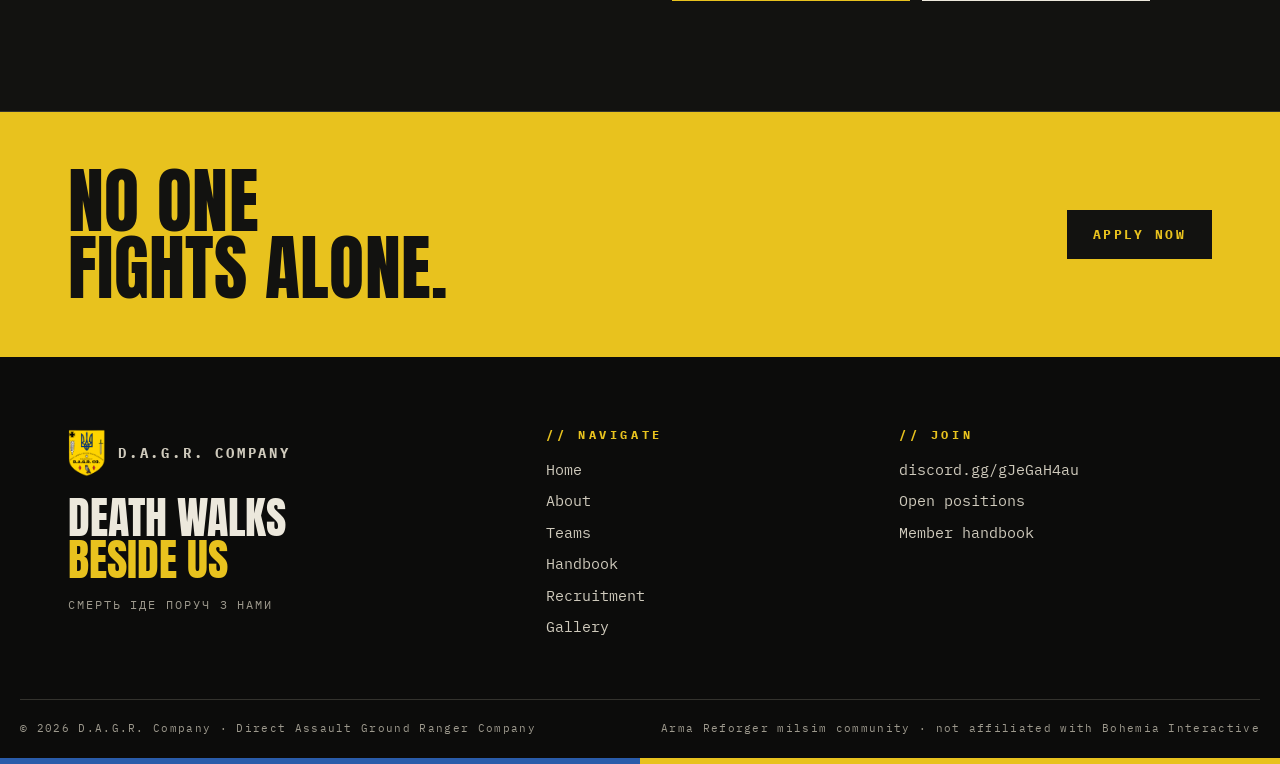
==== commit 5885e520: "Abertura volta a aparecer sempre que se entra no site - Toca sempre que se entra pela Home (já não s" ====
--- a/index.html
+++ b/index.html
@@ -18,6 +18,12 @@
 
 <div class="intro" aria-hidden="true">
   <video class="intro-video" muted playsinline preload="auto" poster="video/intro-poster.webp"></video>
+  <div class="intro-alt">
+    <img src="imagens/logo-escudo.png" alt="">
+    <div class="t"><span>D.A.G.R. Company</span></div>
+    <div class="bar"></div>
+    <div class="m">Death walks beside us</div>
+  </div>
   <div class="intro-bar"><span></span></div>
   <button class="intro-skip" type="button">Skip intro ›</button>
 </div>
--- a/css/style.css
+++ b/css/style.css
@@ -387,6 +387,19 @@
 .intro-skip:hover { background: var(--yellow); color: var(--bg); border-color: var(--yellow); }
 @keyframes introFade { to { opacity: 1; } }
 
+/* alternativa ao vídeo (se o navegador bloquear): animação do escudo */
+.intro-alt { display: none; position: absolute; inset: 0; background: #0a0a09; flex-direction: column; align-items: center; justify-content: center; gap: 22px; }
+.intro.fallback .intro-alt { display: flex; }
+.intro.fallback .intro-video, .intro.fallback .intro-bar { display: none; }
+.intro-alt img { width: min(34vw, 170px); opacity: 0; transform: scale(.85); animation: introLogo 1s .2s ease forwards; }
+.intro-alt .t { font-family: var(--display); font-size: clamp(40px, 8vw, 88px); text-transform: uppercase; letter-spacing: .06em; line-height: 1; overflow: hidden; text-align: center; }
+.intro-alt .t span { display: inline-block; transform: translateY(110%); animation: introUp .7s 1s cubic-bezier(.2,.8,.2,1) forwards; }
+.intro-alt .m { font-size: 12px; letter-spacing: .5em; text-transform: uppercase; color: var(--yellow); opacity: 0; animation: introFade .8s 1.6s forwards; text-align: center; }
+.intro-alt .bar { width: min(60vw, 320px); height: 4px; background: linear-gradient(90deg, var(--blue) 50%, var(--yellow) 50%); transform: scaleX(0); animation: introBar 1.2s 1.1s ease forwards; }
+@keyframes introLogo { to { opacity: 1; transform: none; } }
+@keyframes introUp { to { transform: none; } }
+@keyframes introBar { to { transform: scaleX(1); } }
+
 /* ---------- legenda das funções (role key) ---------- */
 .role-key { display: grid; grid-template-columns: repeat(auto-fill, minmax(210px, 1fr)); gap: 0; border-top: 1px solid var(--line); border-left: 1px solid var(--line); }
 .role-key .role { display: flex; align-items: baseline; gap: 14px; padding: 14px 16px; border-right: 1px solid var(--line); border-bottom: 1px solid var(--line); font-size: 13px; transition: background .2s; }
@@ -403,7 +416,6 @@
 @media (prefers-reduced-motion: reduce) {
   *, *::before, *::after { animation-duration: .01ms !important; animation-iteration-count: 1 !important; transition-duration: .01ms !important; scroll-behavior: auto !important; }
   .js .reveal { opacity: 1; transform: none; }
-  .intro { display: none; }
 }
 
 /* ---------- responsivo ---------- */
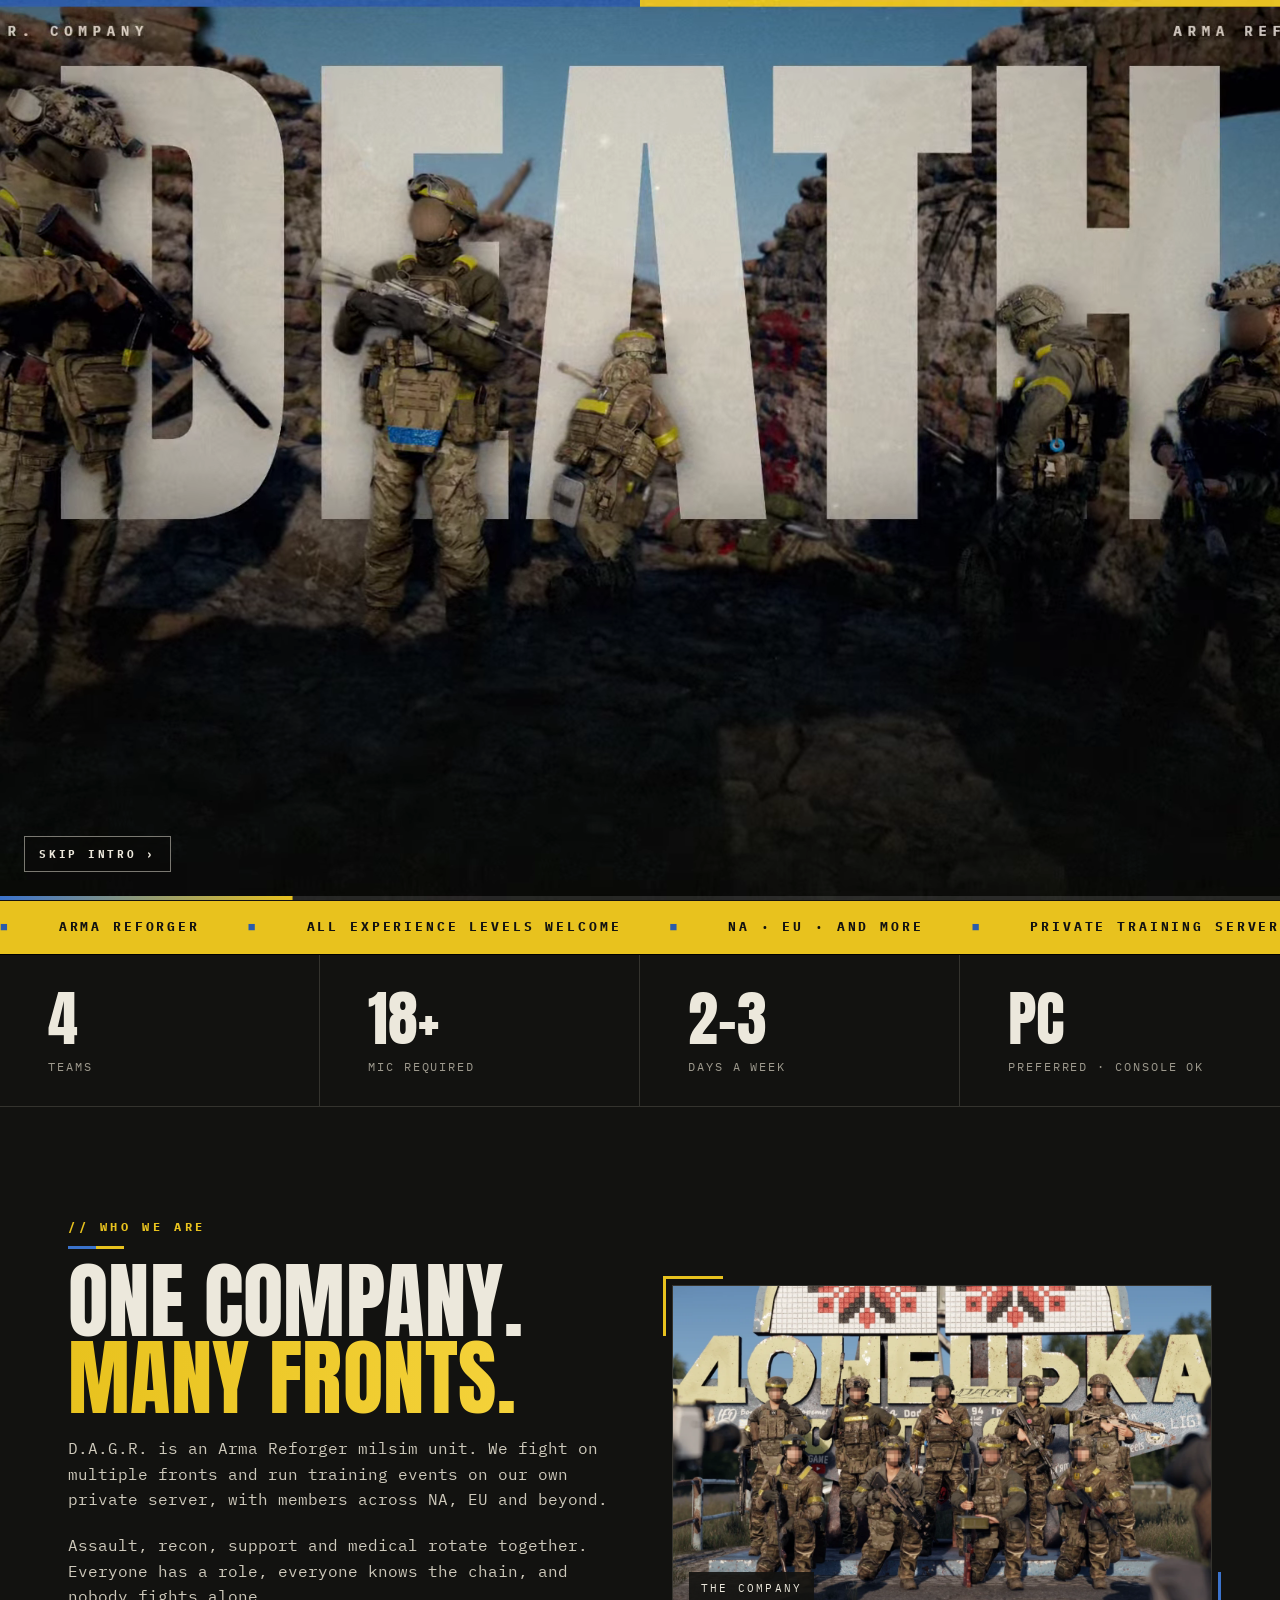
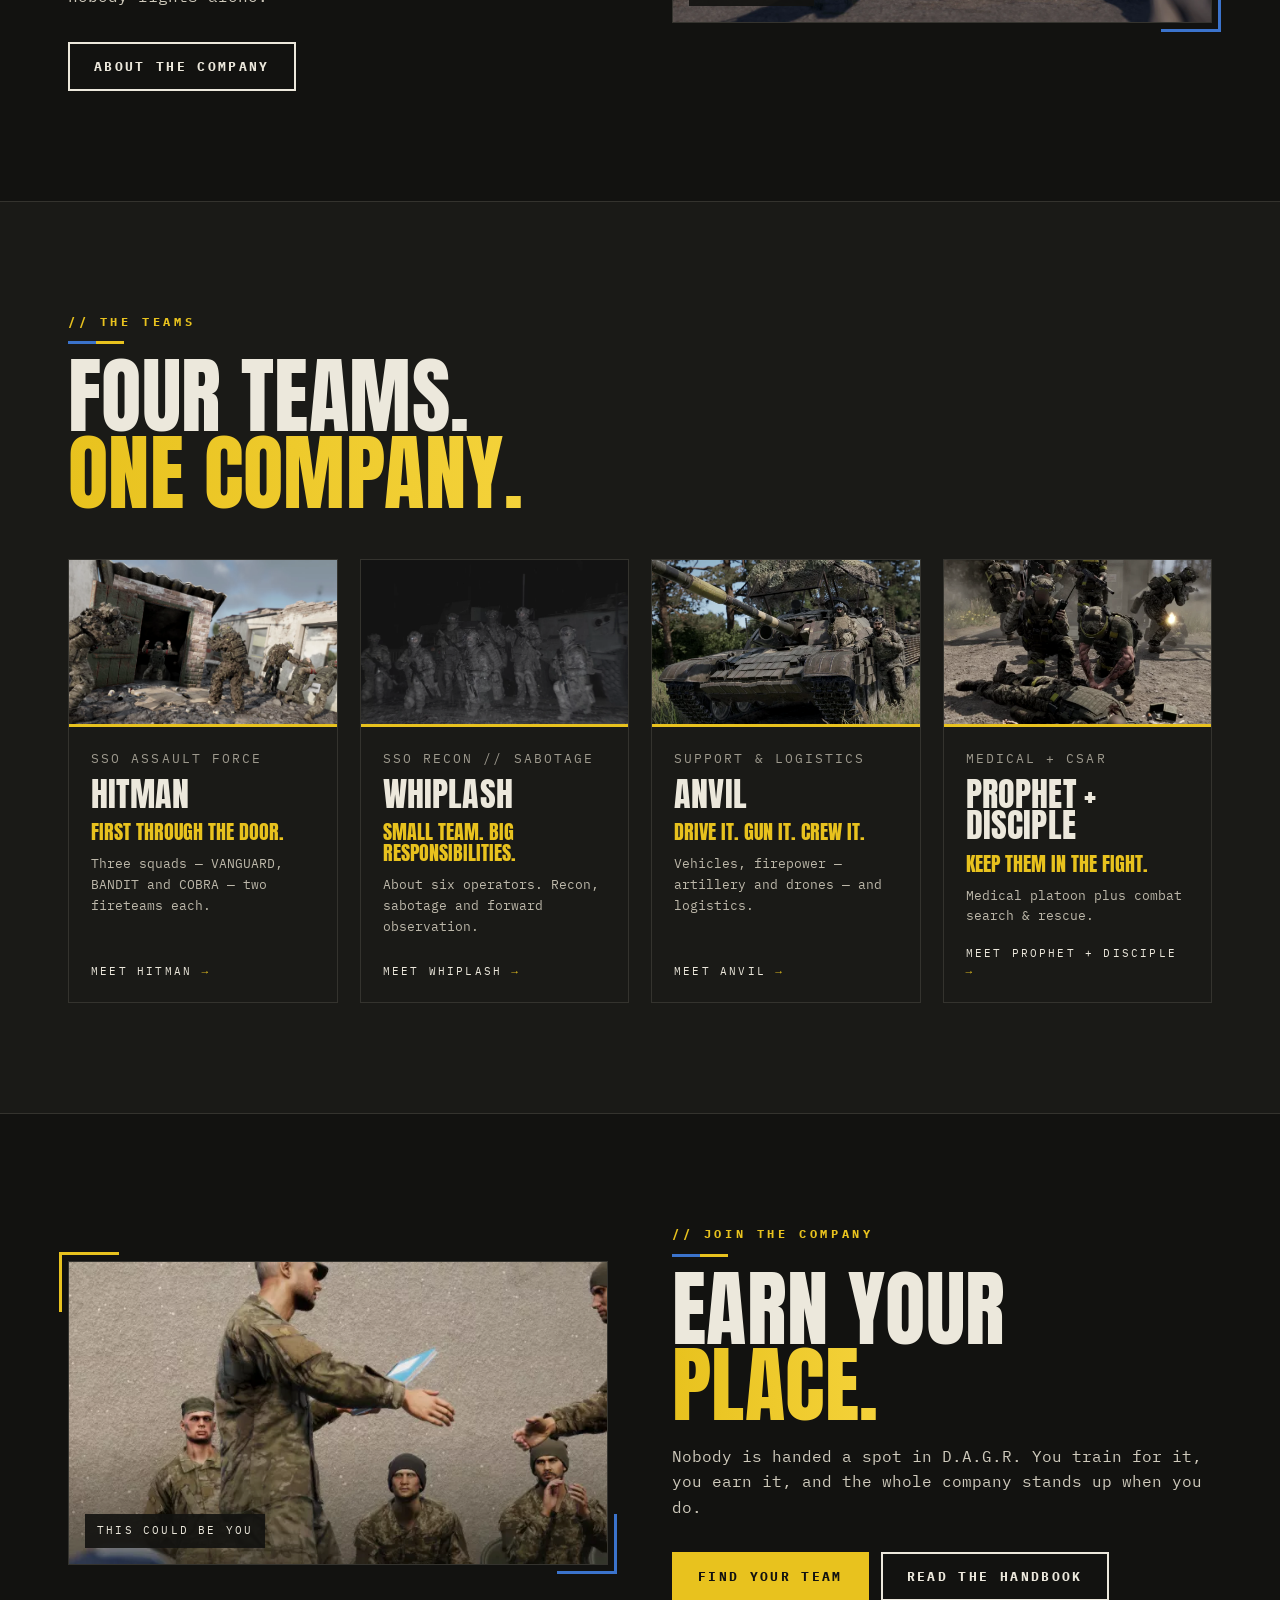
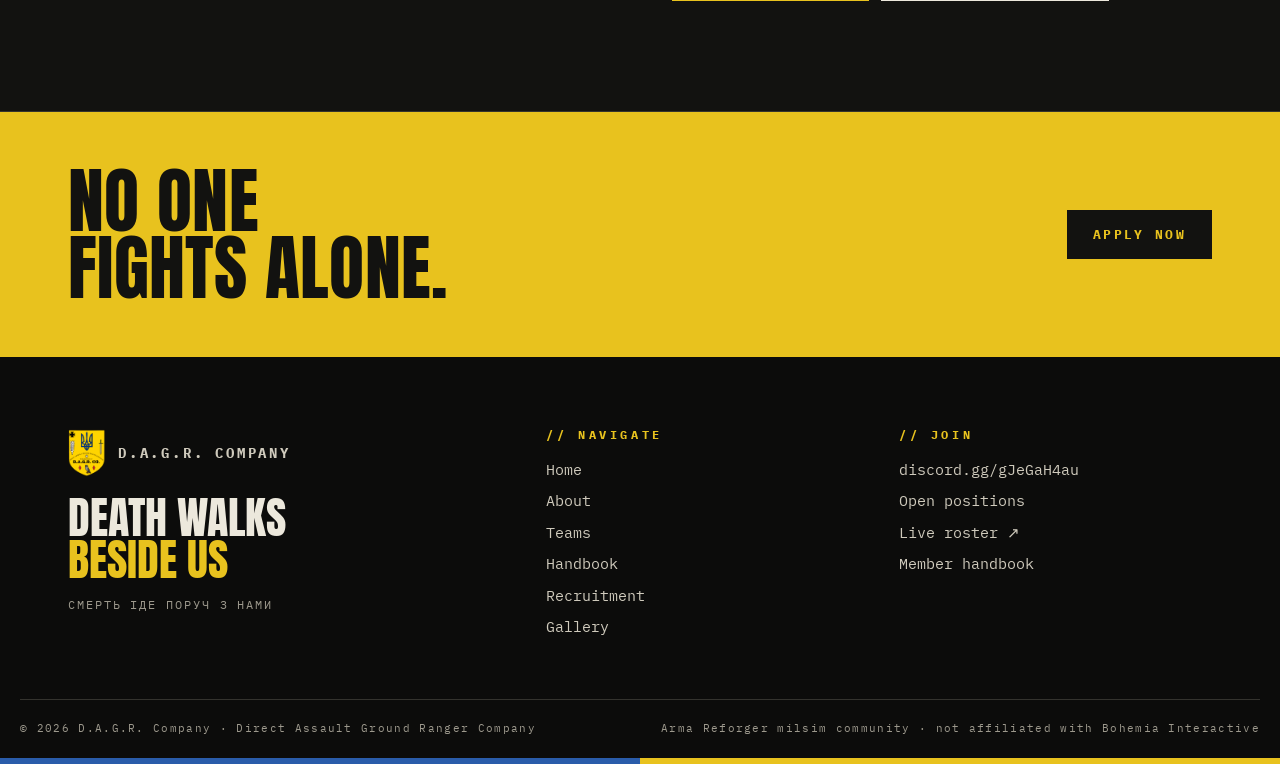
==== commit 5b4dc7d6: "Ligar ao roster ao vivo em vez de mostrar Full / Slots available - Teams: cada equipa mantém a expli" ====
--- a/index.html
+++ b/index.html
@@ -162,7 +162,7 @@
       <h2>Earn your <span class="y">place.</span></h2>
       <p class="lead">Nobody is handed a spot in D.A.G.R. You train for it, you earn it, and the whole company stands up when you do.</p>
       <div class="btn-row">
-        <a class="btn" href="recruitment.html">See open positions</a>
+        <a class="btn" href="recruitment.html">Find your team</a>
         <a class="btn ghost" href="handbook.html">Read the handbook</a>
       </div>
     </div>
@@ -202,6 +202,7 @@
       <ul>
         <li><a href="https://discord.gg/gJeGaH4au" target="_blank" rel="noopener">discord.gg/gJeGaH4au</a></li>
         <li><a href="recruitment.html#positions">Open positions</a></li>
+        <li><a href="https://sweep-cmd.github.io/D.A.G.R.-COMPANY/" target="_blank" rel="noopener">Live roster ↗</a></li>
         <li><a href="handbook.html">Member handbook</a></li>
       </ul>
     </div>
--- a/css/style.css
+++ b/css/style.css
@@ -598,3 +598,8 @@
 @media (max-width: 620px) {
   .open-summary { grid-template-columns: 1fr; gap: 12px; }
 }
+
+/* botão para o roster ao vivo, com ponto a piscar */
+.live-btn { gap: 12px; }
+.live-dot { width: 9px; height: 9px; border-radius: 50%; background: #3ddc84; box-shadow: 0 0 0 0 rgba(61,220,132,.6); animation: livePulse 1.8s ease-out infinite; flex: none; }
+@keyframes livePulse { 0% { box-shadow: 0 0 0 0 rgba(61,220,132,.6); } 70% { box-shadow: 0 0 0 9px rgba(61,220,132,0); } 100% { box-shadow: 0 0 0 0 rgba(61,220,132,0); } }
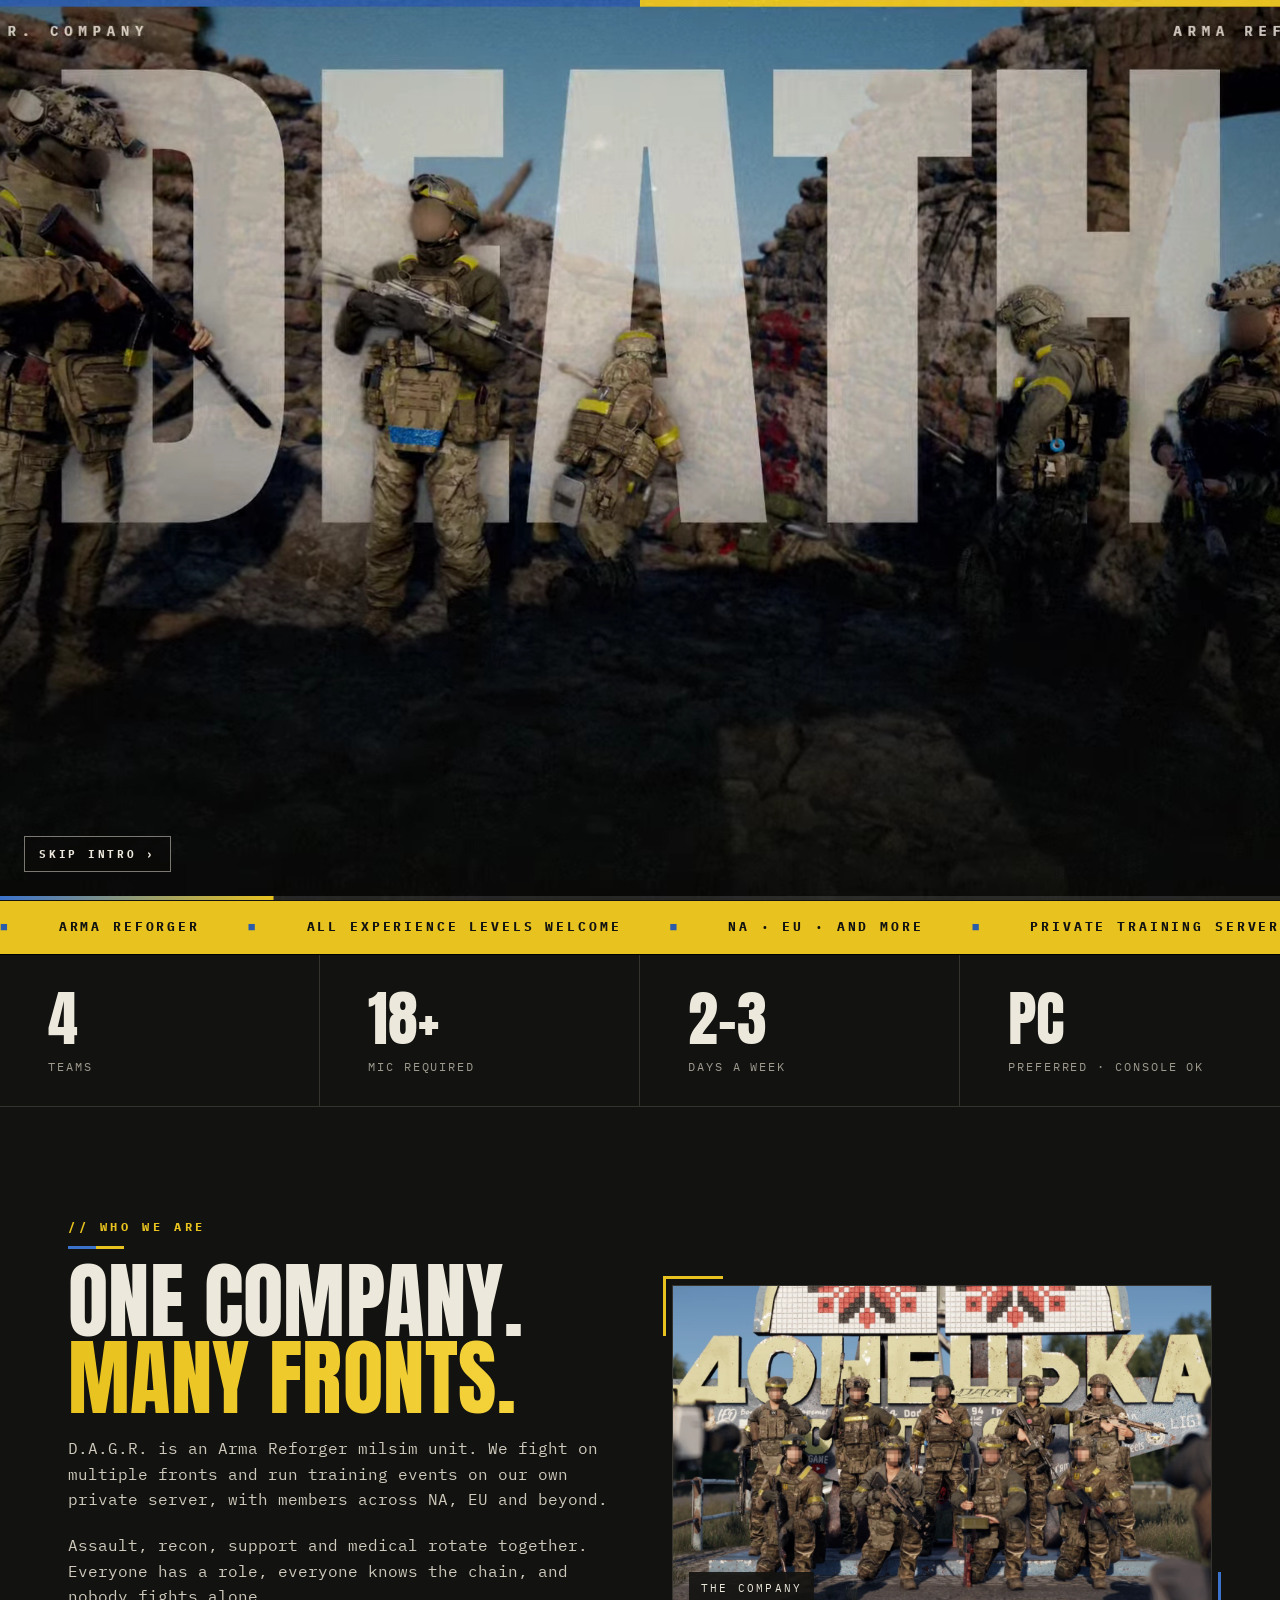
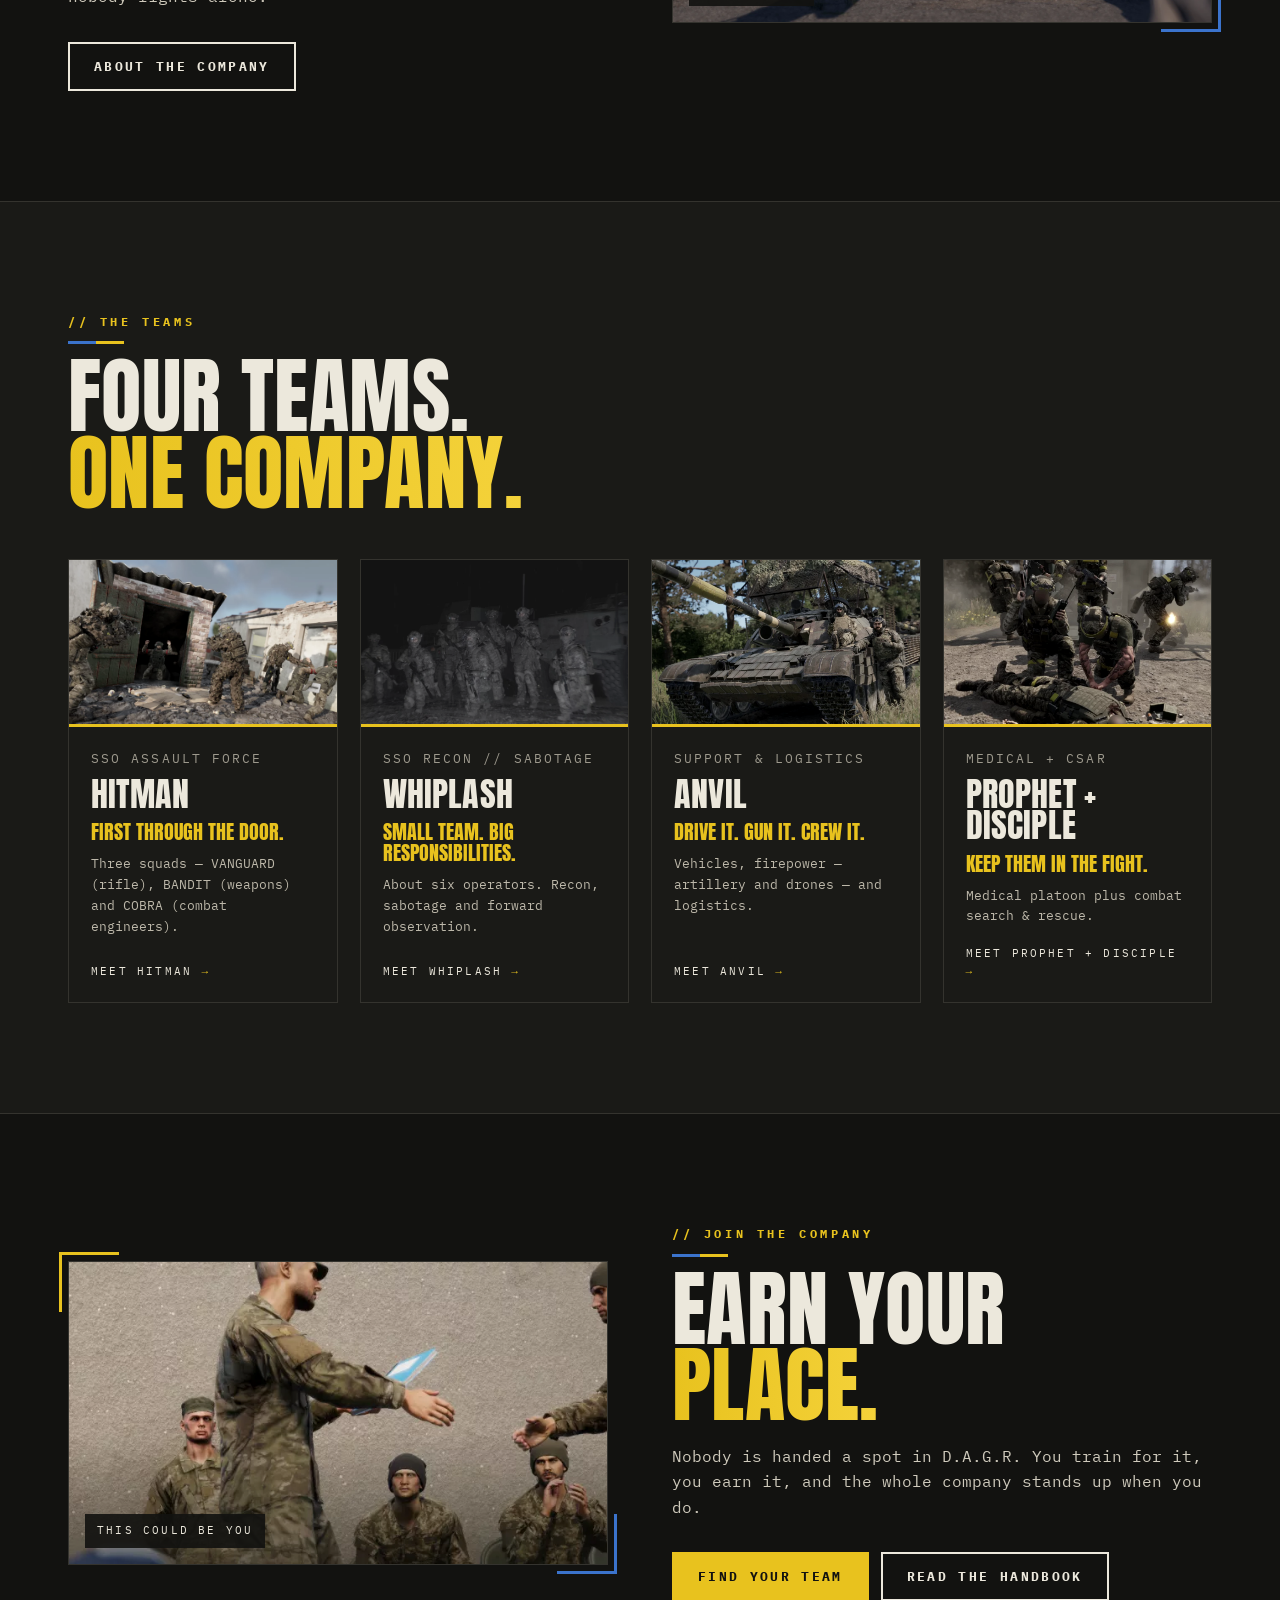
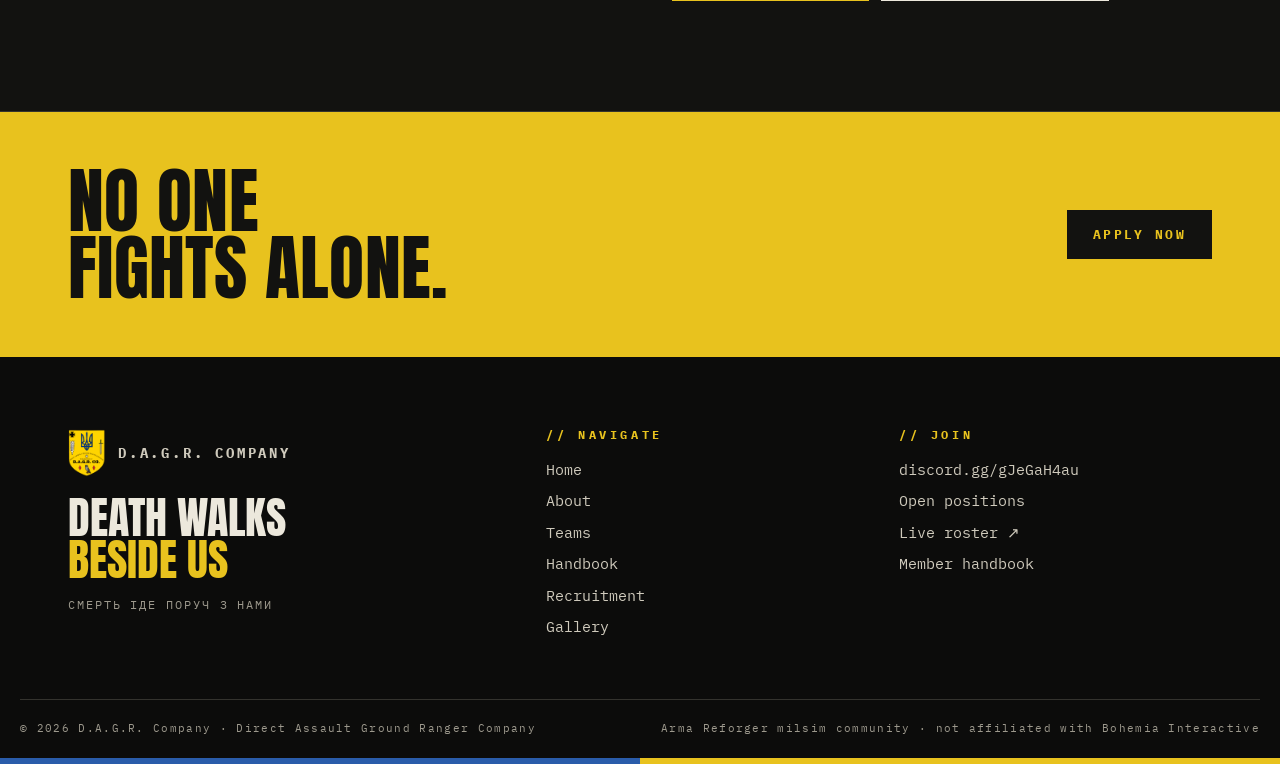
==== commit 4fe01fae: "Hitman: Vanguard (Hitman 1, rifle squad), Bandit (Hitman 2, weapons team), Cobra (Hitman 3, combat e" ====
--- a/index.html
+++ b/index.html
@@ -112,7 +112,7 @@
           <p class="caps role">SSO Assault Force</p>
           <h3>Hitman</h3>
           <p class="motto">First through the door.</p>
-          <p>Three squads — VANGUARD, BANDIT and COBRA — two fireteams each.</p>
+          <p>Three squads — VANGUARD (rifle), BANDIT (weapons) and COBRA (combat engineers).</p>
           <span class="more">Meet Hitman</span>
         </div>
       </a>
